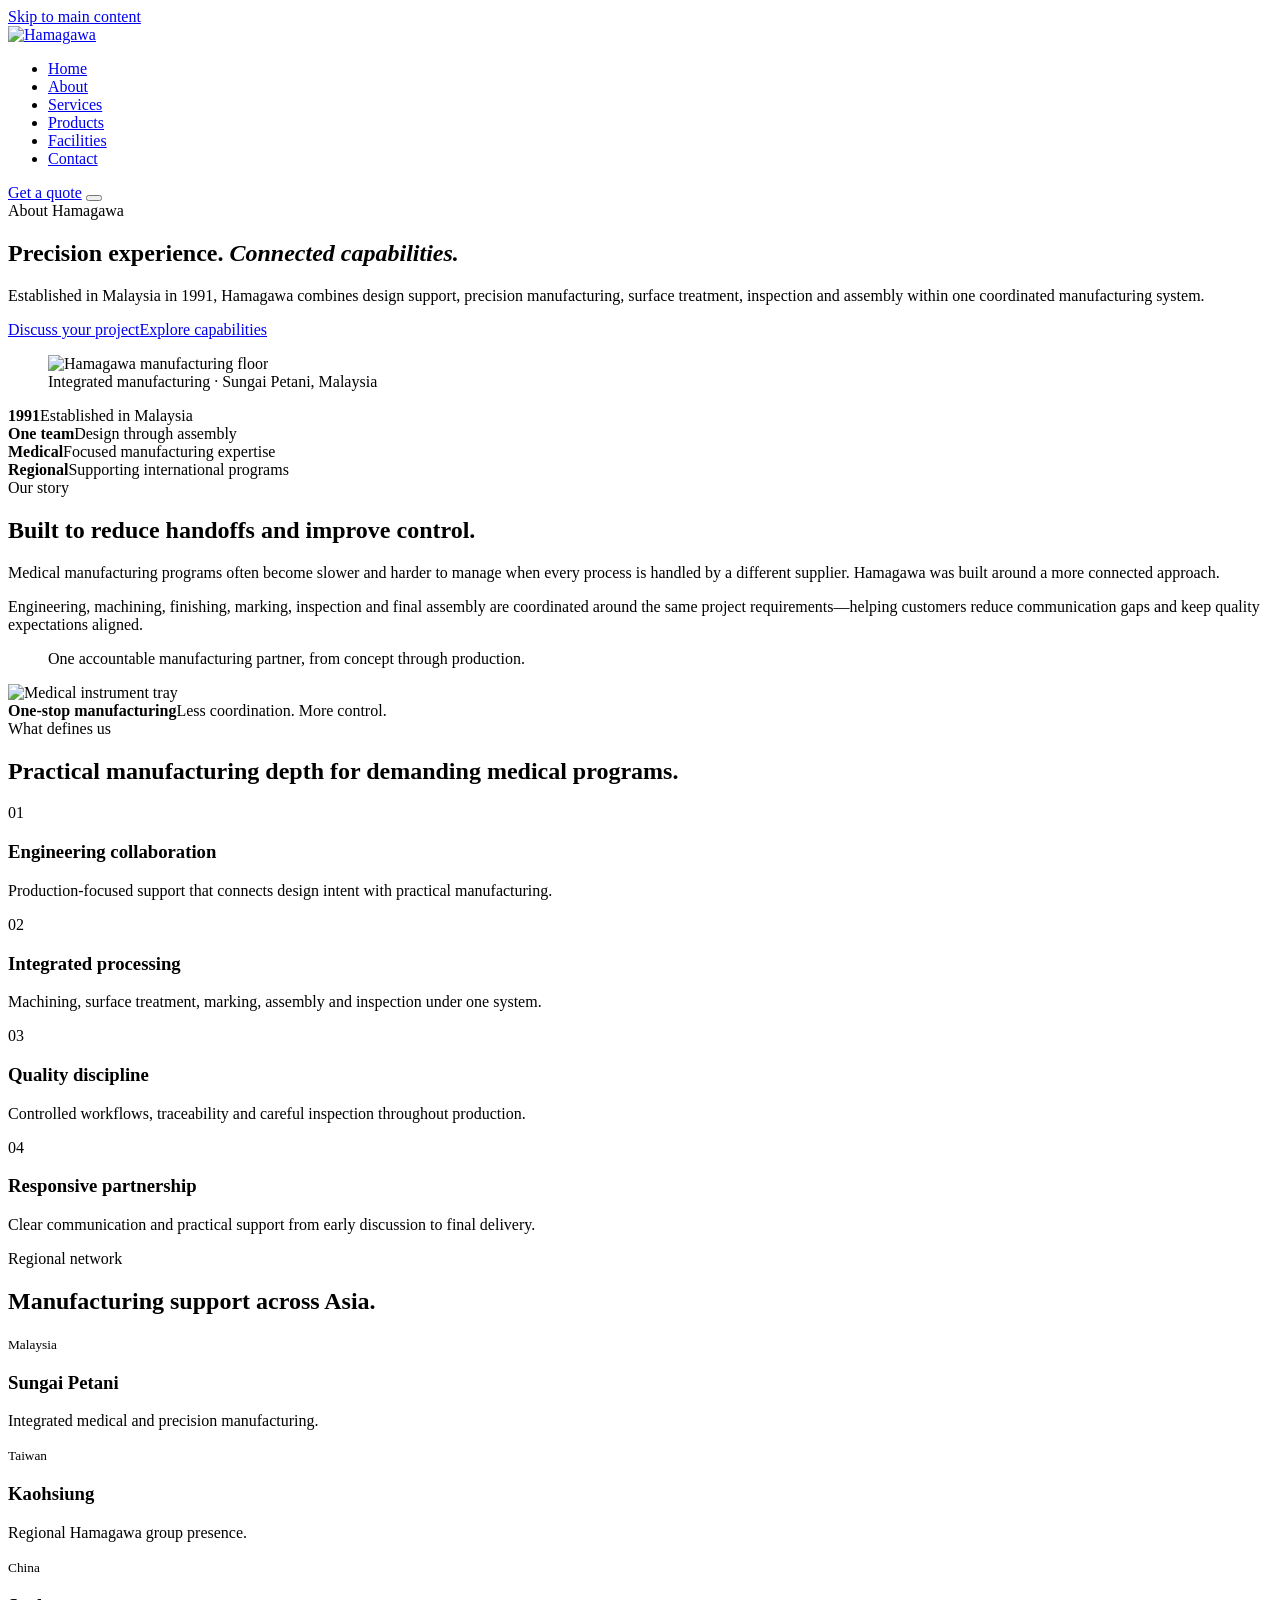
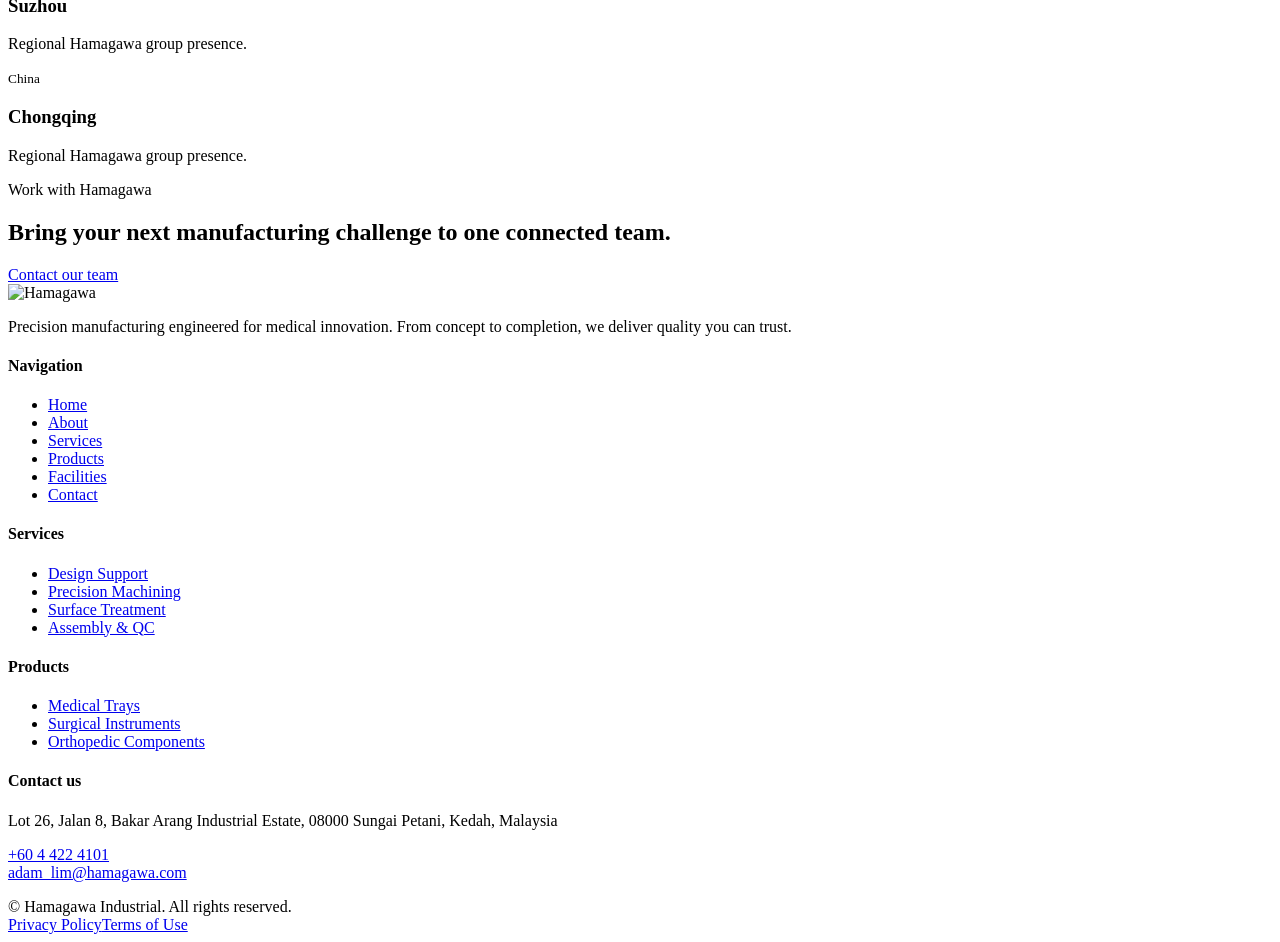
==== about.html @ 93446726 "Add files via upload" ====
<!doctype html><html lang="en"><head><meta charset="utf-8"><meta name="viewport" content="width=device-width, initial-scale=1"><meta name="theme-color" content="#0a0705"><meta name="description" content="Learn about Hamagawa and its integrated medical manufacturing capabilities."><title>About Hamagawa | Integrated Medical Manufacturing</title><link rel="icon" href="assets/favicon.svg" type="image/svg+xml"><link rel="preconnect" href="https://fonts.googleapis.com"><link rel="preconnect" href="https://fonts.gstatic.com" crossorigin><link href="https://fonts.googleapis.com/css2?family=Fraunces:ital,opsz,wght@0,9..144,500;1,9..144,500&display=swap" rel="stylesheet"><link rel="stylesheet" href="assets/css/styles.css"></head><body class="inner-gold-v6"><a class="skip-link" href="#main">Skip to main content</a>
<header class="site-header ig-header">
  <div class="container header-inner">
    <a class="brand" href="index.html" aria-label="Hamagawa home"><img src="assets/logo-original.svg" alt="Hamagawa"></a>
    <div class="nav-wrap">
      <nav class="main-nav" aria-label="Primary navigation"><ul><li><a href="index.html">Home</a></li><li><a href="about.html" aria-current="page">About</a></li><li><a href="services.html">Services</a></li><li><a href="products.html">Products</a></li><li><a href="facilities.html">Facilities</a></li><li><a href="contact.html">Contact</a></li></ul></nav>
      <a class="btn btn-primary header-cta" href="contact.html">Get a quote</a>
      <button class="menu-toggle" type="button" aria-expanded="false" aria-label="Open navigation menu"><span></span></button>
    </div>
  </div>
</header><main id="main">
<section class="ig-hero"><div class="container ig-hero-grid"><div class="ig-hero-copy reveal is-visible"><span class="ig-kicker">About Hamagawa</span><h1>Precision experience. <em>Connected capabilities.</em></h1><p>Established in Malaysia in 1991, Hamagawa combines design support, precision manufacturing, surface treatment, inspection and assembly within one coordinated manufacturing system.</p><div class="ig-actions"><a class="btn btn-primary btn-arrow" href="contact.html">Discuss your project</a><a class="btn btn-outline-gold" href="services.html">Explore capabilities</a></div></div><figure class="ig-hero-media reveal delay-1 is-visible"><img src="assets/images/cnc-milling.webp" alt="Hamagawa manufacturing floor"><figcaption>Integrated manufacturing · Sungai Petani, Malaysia</figcaption></figure></div></section>
<section class="ig-stat-band"><div class="container ig-stat-grid"><article><b>1991</b><span>Established in Malaysia</span></article><article><b>One team</b><span>Design through assembly</span></article><article><b>Medical</b><span>Focused manufacturing expertise</span></article><article><b>Regional</b><span>Supporting international programs</span></article></div></section>
<section class="ig-section"><div class="container ig-split"><div class="ig-copy reveal"><span class="ig-kicker">Our story</span><h2>Built to reduce handoffs and improve control.</h2><p>Medical manufacturing programs often become slower and harder to manage when every process is handled by a different supplier. Hamagawa was built around a more connected approach.</p><p>Engineering, machining, finishing, marking, inspection and final assembly are coordinated around the same project requirements—helping customers reduce communication gaps and keep quality expectations aligned.</p><blockquote>One accountable manufacturing partner, from concept through production.</blockquote></div><div class="ig-image-stack reveal delay-1"><img src="assets/images/medical-trays.webp" alt="Medical instrument tray"><div class="ig-image-note"><strong>One-stop manufacturing</strong><span>Less coordination. More control.</span></div></div></div></section>
<section class="ig-section ig-section-alt"><div class="container"><div class="ig-heading"><span class="ig-kicker">What defines us</span><h2>Practical manufacturing depth for demanding medical programs.</h2></div><div class="ig-card-grid four"><article class="ig-card"><span>01</span><h3>Engineering collaboration</h3><p>Production-focused support that connects design intent with practical manufacturing.</p></article><article class="ig-card"><span>02</span><h3>Integrated processing</h3><p>Machining, surface treatment, marking, assembly and inspection under one system.</p></article><article class="ig-card"><span>03</span><h3>Quality discipline</h3><p>Controlled workflows, traceability and careful inspection throughout production.</p></article><article class="ig-card"><span>04</span><h3>Responsive partnership</h3><p>Clear communication and practical support from early discussion to final delivery.</p></article></div></div></section>
<section class="ig-section"><div class="container"><div class="ig-heading"><span class="ig-kicker">Regional network</span><h2>Manufacturing support across Asia.</h2></div><div class="ig-location-grid"><article><small>Malaysia</small><h3>Sungai Petani</h3><p>Integrated medical and precision manufacturing.</p></article><article><small>Taiwan</small><h3>Kaohsiung</h3><p>Regional Hamagawa group presence.</p></article><article><small>China</small><h3>Suzhou</h3><p>Regional Hamagawa group presence.</p></article><article><small>China</small><h3>Chongqing</h3><p>Regional Hamagawa group presence.</p></article></div></div></section>
<section class="ig-cta"><div class="container ig-cta-inner"><div><span class="ig-kicker">Work with Hamagawa</span><h2>Bring your next manufacturing challenge to one connected team.</h2></div><a class="btn btn-light btn-arrow" href="contact.html">Contact our team</a></div></section></main><footer class="site-footer gold-footer ig-footer">
  <div class="container">
    <div class="footer-grid">
      <div class="footer-brand"><img src="assets/logo-original-light.svg" alt="Hamagawa"><p>Precision manufacturing engineered for medical innovation. From concept to completion, we deliver quality you can trust.</p></div>
      <div class="footer-col"><h4>Navigation</h4><ul class="footer-links"><li><a href="index.html">Home</a></li><li><a href="about.html">About</a></li><li><a href="services.html">Services</a></li><li><a href="products.html">Products</a></li><li><a href="facilities.html">Facilities</a></li><li><a href="contact.html">Contact</a></li></ul></div>
      <div class="footer-col"><h4>Services</h4><ul class="footer-links"><li><a href="services.html">Design Support</a></li><li><a href="services.html">Precision Machining</a></li><li><a href="services.html">Surface Treatment</a></li><li><a href="services.html">Assembly &amp; QC</a></li></ul></div>
      <div class="footer-col"><h4>Products</h4><ul class="footer-links"><li><a href="products.html">Medical Trays</a></li><li><a href="products.html">Surgical Instruments</a></li><li><a href="products.html">Orthopedic Components</a></li></ul></div>
      <div class="footer-col"><h4>Contact us</h4><div class="footer-contact"><p>Lot 26, Jalan 8, Bakar Arang Industrial Estate, 08000 Sungai Petani, Kedah, Malaysia</p><p><a href="tel:+6044224101">+60 4 422 4101</a><br><a href="mailto:adam_lim@hamagawa.com">adam_lim@hamagawa.com</a></p></div></div>
    </div>
    <div class="footer-bottom"><span>© <span data-year></span> Hamagawa Industrial. All rights reserved.</span><div class="footer-bottom-links"><a href="contact.html">Privacy Policy</a><a href="contact.html">Terms of Use</a></div></div>
  </div>
</footer><script src="assets/js/main.js"></script></body></html>
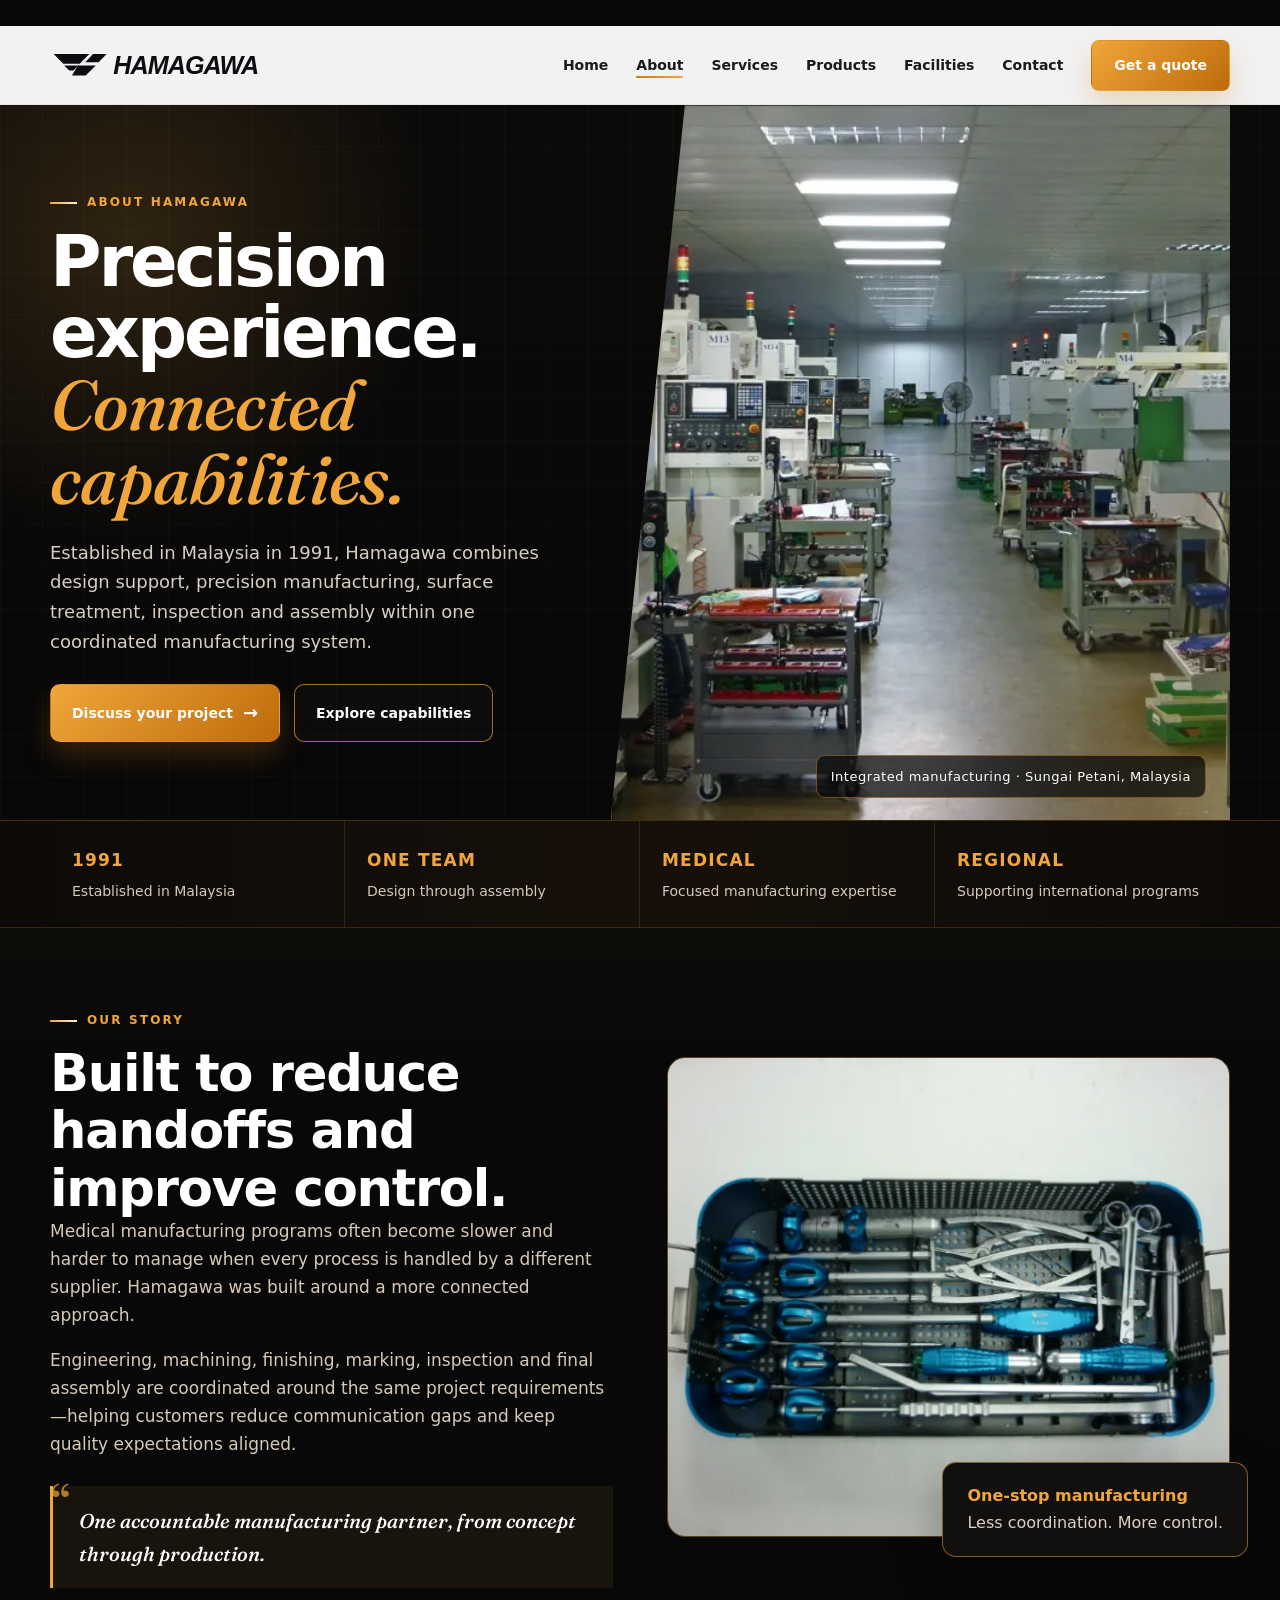
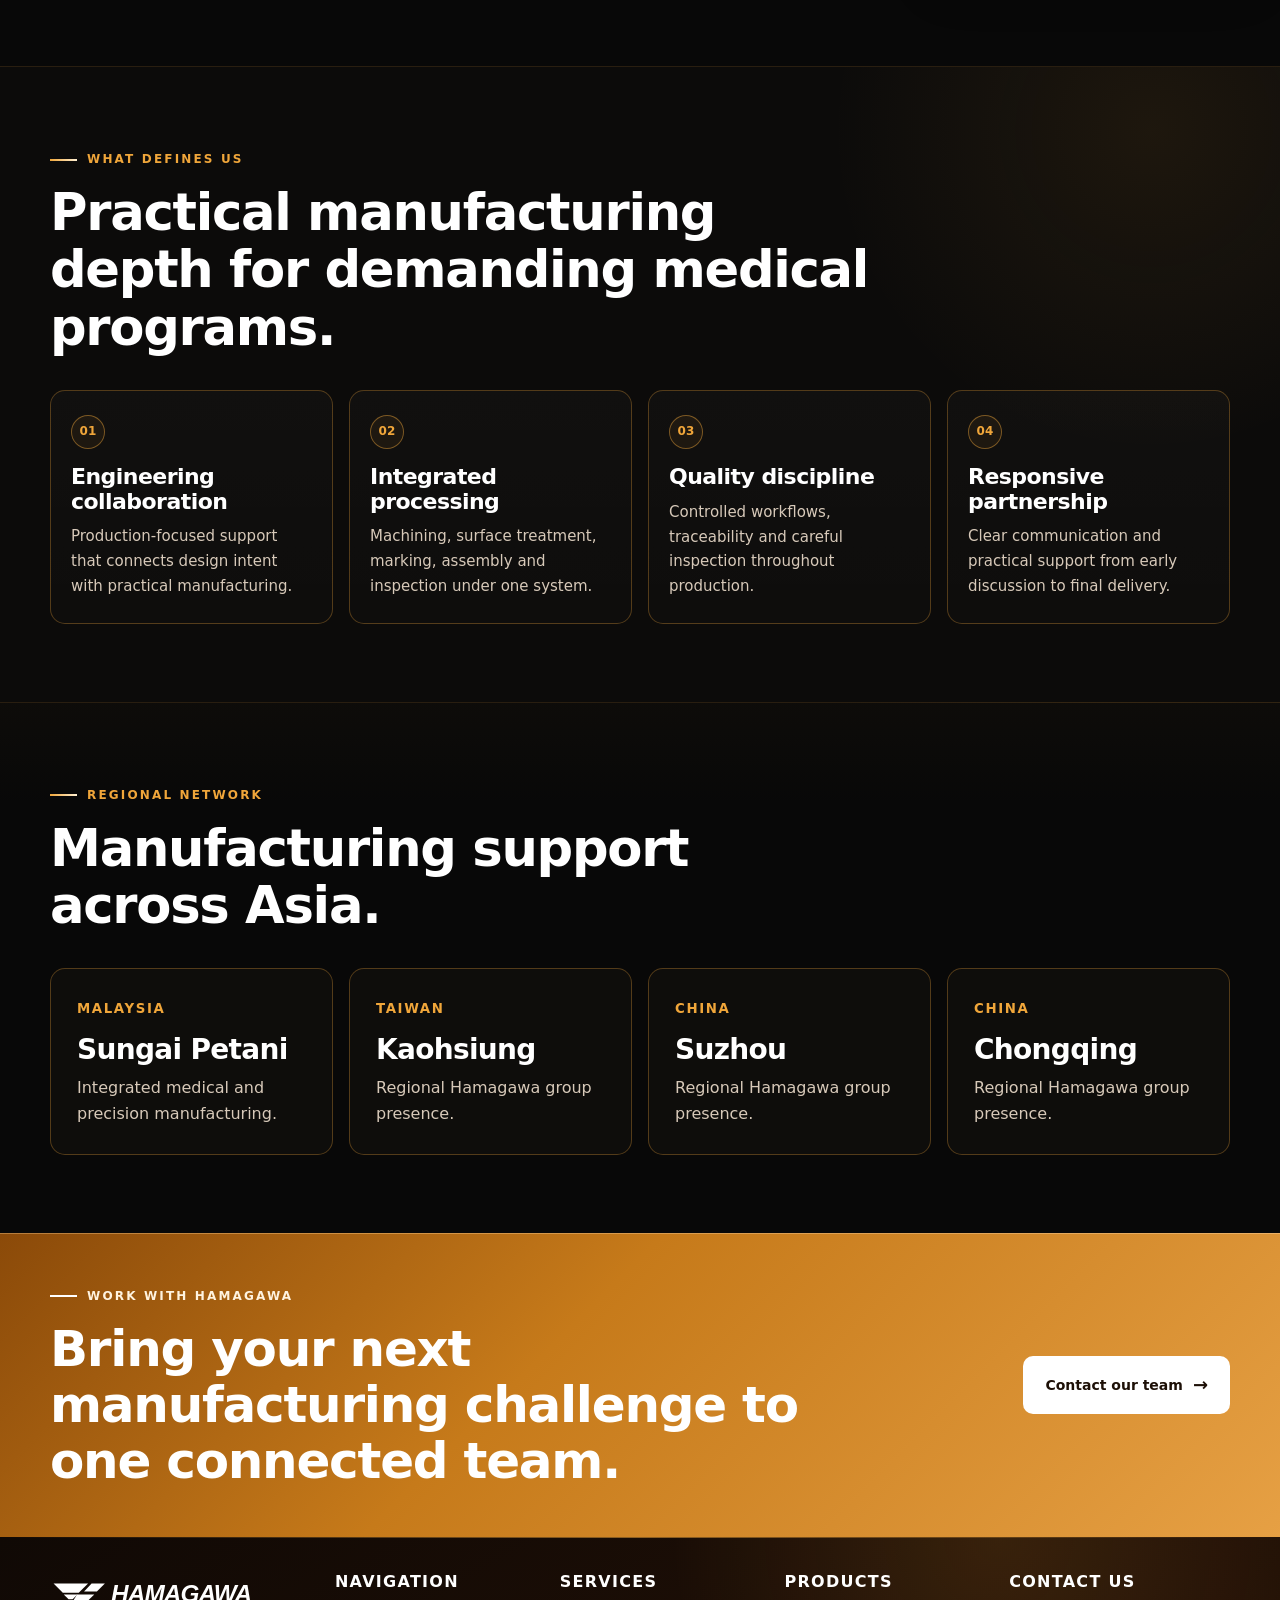
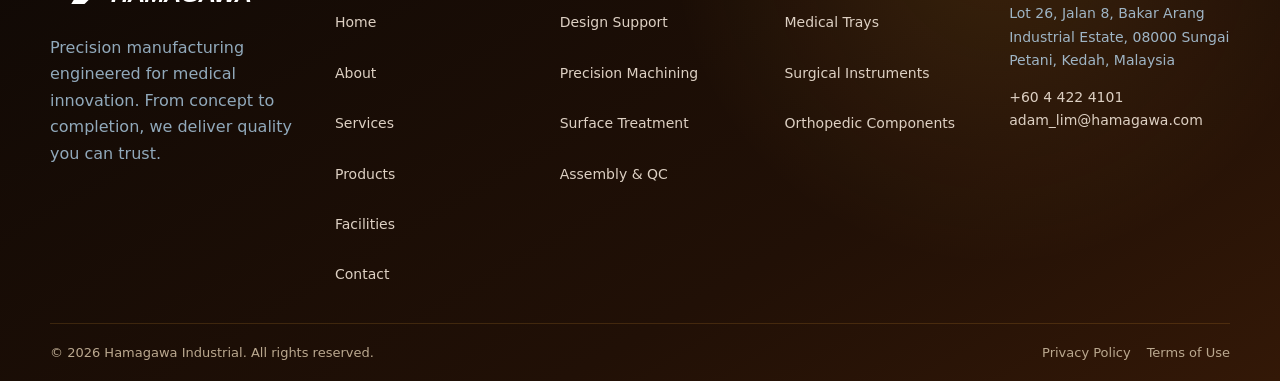
==== commit 6ce61446: "Update about.html" ====
--- a/about.html
+++ b/about.html
@@ -1,7 +1,7 @@
-<!doctype html><html lang="en"><head><meta charset="utf-8"><meta name="viewport" content="width=device-width, initial-scale=1"><meta name="theme-color" content="#0a0705"><meta name="description" content="Learn about Hamagawa and its integrated medical manufacturing capabilities."><title>About Hamagawa | Integrated Medical Manufacturing</title><link rel="icon" href="assets/favicon.svg" type="image/svg+xml"><link rel="preconnect" href="https://fonts.googleapis.com"><link rel="preconnect" href="https://fonts.gstatic.com" crossorigin><link href="https://fonts.googleapis.com/css2?family=Fraunces:ital,opsz,wght@0,9..144,500;1,9..144,500&display=swap" rel="stylesheet"><link rel="stylesheet" href="assets/css/styles.css"></head><body class="inner-gold-v6"><a class="skip-link" href="#main">Skip to main content</a>
+<!doctype html><html lang="en"><head><meta charset="utf-8"><meta name="viewport" content="width=device-width, initial-scale=1"><meta name="theme-color" content="#0a0705"><meta name="description" content="Learn about Hamagawa and its integrated medical manufacturing capabilities."><title>About Hamagawa | Integrated Medical Manufacturing</title><link rel="icon" href="favicon.svg" type="image/svg+xml"><link rel="preconnect" href="https://fonts.googleapis.com"><link rel="preconnect" href="https://fonts.gstatic.com" crossorigin><link href="https://fonts.googleapis.com/css2?family=Fraunces:ital,opsz,wght@0,9..144,500;1,9..144,500&display=swap" rel="stylesheet"><link rel="stylesheet" href="styles.css"></head><body class="inner-gold-v6"><a class="skip-link" href="#main">Skip to main content</a>
 <header class="site-header ig-header">
   <div class="container header-inner">
-    <a class="brand" href="index.html" aria-label="Hamagawa home"><img src="assets/logo-original.svg" alt="Hamagawa"></a>
+    <a class="brand" href="index.html" aria-label="Hamagawa home"><img src="logo-original.svg" alt="Hamagawa"></a>
     <div class="nav-wrap">
       <nav class="main-nav" aria-label="Primary navigation"><ul><li><a href="index.html">Home</a></li><li><a href="about.html" aria-current="page">About</a></li><li><a href="services.html">Services</a></li><li><a href="products.html">Products</a></li><li><a href="facilities.html">Facilities</a></li><li><a href="contact.html">Contact</a></li></ul></nav>
       <a class="btn btn-primary header-cta" href="contact.html">Get a quote</a>
@@ -9,15 +9,15 @@
     </div>
   </div>
 </header><main id="main">
-<section class="ig-hero"><div class="container ig-hero-grid"><div class="ig-hero-copy reveal is-visible"><span class="ig-kicker">About Hamagawa</span><h1>Precision experience. <em>Connected capabilities.</em></h1><p>Established in Malaysia in 1991, Hamagawa combines design support, precision manufacturing, surface treatment, inspection and assembly within one coordinated manufacturing system.</p><div class="ig-actions"><a class="btn btn-primary btn-arrow" href="contact.html">Discuss your project</a><a class="btn btn-outline-gold" href="services.html">Explore capabilities</a></div></div><figure class="ig-hero-media reveal delay-1 is-visible"><img src="assets/images/cnc-milling.webp" alt="Hamagawa manufacturing floor"><figcaption>Integrated manufacturing · Sungai Petani, Malaysia</figcaption></figure></div></section>
+<section class="ig-hero"><div class="container ig-hero-grid"><div class="ig-hero-copy reveal is-visible"><span class="ig-kicker">About Hamagawa</span><h1>Precision experience. <em>Connected capabilities.</em></h1><p>Established in Malaysia in 1991, Hamagawa combines design support, precision manufacturing, surface treatment, inspection and assembly within one coordinated manufacturing system.</p><div class="ig-actions"><a class="btn btn-primary btn-arrow" href="contact.html">Discuss your project</a><a class="btn btn-outline-gold" href="services.html">Explore capabilities</a></div></div><figure class="ig-hero-media reveal delay-1 is-visible"><img src="cnc-milling.webp" alt="Hamagawa manufacturing floor"><figcaption>Integrated manufacturing · Sungai Petani, Malaysia</figcaption></figure></div></section>
 <section class="ig-stat-band"><div class="container ig-stat-grid"><article><b>1991</b><span>Established in Malaysia</span></article><article><b>One team</b><span>Design through assembly</span></article><article><b>Medical</b><span>Focused manufacturing expertise</span></article><article><b>Regional</b><span>Supporting international programs</span></article></div></section>
-<section class="ig-section"><div class="container ig-split"><div class="ig-copy reveal"><span class="ig-kicker">Our story</span><h2>Built to reduce handoffs and improve control.</h2><p>Medical manufacturing programs often become slower and harder to manage when every process is handled by a different supplier. Hamagawa was built around a more connected approach.</p><p>Engineering, machining, finishing, marking, inspection and final assembly are coordinated around the same project requirements—helping customers reduce communication gaps and keep quality expectations aligned.</p><blockquote>One accountable manufacturing partner, from concept through production.</blockquote></div><div class="ig-image-stack reveal delay-1"><img src="assets/images/medical-trays.webp" alt="Medical instrument tray"><div class="ig-image-note"><strong>One-stop manufacturing</strong><span>Less coordination. More control.</span></div></div></div></section>
+<section class="ig-section"><div class="container ig-split"><div class="ig-copy reveal"><span class="ig-kicker">Our story</span><h2>Built to reduce handoffs and improve control.</h2><p>Medical manufacturing programs often become slower and harder to manage when every process is handled by a different supplier. Hamagawa was built around a more connected approach.</p><p>Engineering, machining, finishing, marking, inspection and final assembly are coordinated around the same project requirements—helping customers reduce communication gaps and keep quality expectations aligned.</p><blockquote>One accountable manufacturing partner, from concept through production.</blockquote></div><div class="ig-image-stack reveal delay-1"><img src="medical-trays.webp" alt="Medical instrument tray"><div class="ig-image-note"><strong>One-stop manufacturing</strong><span>Less coordination. More control.</span></div></div></div></section>
 <section class="ig-section ig-section-alt"><div class="container"><div class="ig-heading"><span class="ig-kicker">What defines us</span><h2>Practical manufacturing depth for demanding medical programs.</h2></div><div class="ig-card-grid four"><article class="ig-card"><span>01</span><h3>Engineering collaboration</h3><p>Production-focused support that connects design intent with practical manufacturing.</p></article><article class="ig-card"><span>02</span><h3>Integrated processing</h3><p>Machining, surface treatment, marking, assembly and inspection under one system.</p></article><article class="ig-card"><span>03</span><h3>Quality discipline</h3><p>Controlled workflows, traceability and careful inspection throughout production.</p></article><article class="ig-card"><span>04</span><h3>Responsive partnership</h3><p>Clear communication and practical support from early discussion to final delivery.</p></article></div></div></section>
 <section class="ig-section"><div class="container"><div class="ig-heading"><span class="ig-kicker">Regional network</span><h2>Manufacturing support across Asia.</h2></div><div class="ig-location-grid"><article><small>Malaysia</small><h3>Sungai Petani</h3><p>Integrated medical and precision manufacturing.</p></article><article><small>Taiwan</small><h3>Kaohsiung</h3><p>Regional Hamagawa group presence.</p></article><article><small>China</small><h3>Suzhou</h3><p>Regional Hamagawa group presence.</p></article><article><small>China</small><h3>Chongqing</h3><p>Regional Hamagawa group presence.</p></article></div></div></section>
 <section class="ig-cta"><div class="container ig-cta-inner"><div><span class="ig-kicker">Work with Hamagawa</span><h2>Bring your next manufacturing challenge to one connected team.</h2></div><a class="btn btn-light btn-arrow" href="contact.html">Contact our team</a></div></section></main><footer class="site-footer gold-footer ig-footer">
   <div class="container">
     <div class="footer-grid">
-      <div class="footer-brand"><img src="assets/logo-original-light.svg" alt="Hamagawa"><p>Precision manufacturing engineered for medical innovation. From concept to completion, we deliver quality you can trust.</p></div>
+      <div class="footer-brand"><img src="logo-original-light.svg" alt="Hamagawa"><p>Precision manufacturing engineered for medical innovation. From concept to completion, we deliver quality you can trust.</p></div>
       <div class="footer-col"><h4>Navigation</h4><ul class="footer-links"><li><a href="index.html">Home</a></li><li><a href="about.html">About</a></li><li><a href="services.html">Services</a></li><li><a href="products.html">Products</a></li><li><a href="facilities.html">Facilities</a></li><li><a href="contact.html">Contact</a></li></ul></div>
       <div class="footer-col"><h4>Services</h4><ul class="footer-links"><li><a href="services.html">Design Support</a></li><li><a href="services.html">Precision Machining</a></li><li><a href="services.html">Surface Treatment</a></li><li><a href="services.html">Assembly &amp; QC</a></li></ul></div>
       <div class="footer-col"><h4>Products</h4><ul class="footer-links"><li><a href="products.html">Medical Trays</a></li><li><a href="products.html">Surgical Instruments</a></li><li><a href="products.html">Orthopedic Components</a></li></ul></div>
@@ -25,4 +25,4 @@
     </div>
     <div class="footer-bottom"><span>© <span data-year></span> Hamagawa Industrial. All rights reserved.</span><div class="footer-bottom-links"><a href="contact.html">Privacy Policy</a><a href="contact.html">Terms of Use</a></div></div>
   </div>
-</footer><script src="assets/js/main.js"></script></body></html>+</footer><script src="main.js"></script></body></html>
--- a/styles.css
+++ b/styles.css
@@ -0,0 +1,1502 @@
+:root {
+  --navy-950: #04111f;
+  --navy-900: #071b31;
+  --navy-800: #0d2946;
+  --navy-700: #163d61;
+  --blue-600: #1d73e8;
+  --blue-500: #3388f0;
+  --cyan-400: #45d7e8;
+  --cyan-300: #75e3ed;
+  --ink: #102338;
+  --muted: #5d7285;
+  --line: #dce6ee;
+  --surface: #ffffff;
+  --soft: #f3f7fa;
+  --soft-blue: #eaf3ff;
+  --success: #0d9c73;
+  --warning: #f4b740;
+  --shadow-sm: 0 10px 30px rgba(7, 27, 49, 0.08);
+  --shadow-md: 0 18px 55px rgba(7, 27, 49, 0.14);
+  --shadow-lg: 0 26px 80px rgba(7, 27, 49, 0.22);
+  --radius-sm: 12px;
+  --radius-md: 20px;
+  --radius-lg: 30px;
+  --container: 1180px;
+  --header-h: 82px;
+}
+
+* { box-sizing: border-box; }
+html { scroll-behavior: smooth; }
+body {
+  margin: 0;
+  color: var(--ink);
+  background: var(--surface);
+  font-family: Inter, ui-sans-serif, system-ui, -apple-system, BlinkMacSystemFont, "Segoe UI", sans-serif;
+  line-height: 1.65;
+  -webkit-font-smoothing: antialiased;
+}
+body.menu-open { overflow: hidden; }
+img { display: block; max-width: 100%; }
+a { color: inherit; text-decoration: none; }
+button, input, textarea, select { font: inherit; }
+button { cursor: pointer; }
+::selection { color: white; background: var(--blue-600); }
+
+.container {
+  width: min(calc(100% - 40px), var(--container));
+  margin-inline: auto;
+}
+.section { padding: 108px 0; }
+.section-sm { padding: 72px 0; }
+.section-soft { background: var(--soft); }
+.section-dark {
+  color: #fff;
+  background:
+    radial-gradient(circle at 85% 10%, rgba(69, 215, 232, .15), transparent 32%),
+    linear-gradient(145deg, var(--navy-950), var(--navy-800));
+}
+.section-head {
+  display: flex;
+  align-items: end;
+  justify-content: space-between;
+  gap: 32px;
+  margin-bottom: 44px;
+}
+.section-head > div { max-width: 720px; }
+.section-head p { max-width: 540px; margin: 0; color: var(--muted); }
+.section-dark .section-head p { color: #b8cad8; }
+.eyebrow {
+  display: inline-flex;
+  align-items: center;
+  gap: 10px;
+  margin-bottom: 14px;
+  color: var(--blue-600);
+  font-size: 12px;
+  font-weight: 800;
+  letter-spacing: .16em;
+  text-transform: uppercase;
+}
+.eyebrow::before {
+  width: 28px;
+  height: 2px;
+  content: "";
+  border-radius: 10px;
+  background: linear-gradient(90deg, var(--blue-600), var(--cyan-400));
+}
+.section-dark .eyebrow { color: var(--cyan-300); }
+h1, h2, h3, h4 { margin: 0; line-height: 1.12; letter-spacing: -.025em; }
+h1 { font-size: clamp(42px, 6vw, 76px); }
+h2 { font-size: clamp(32px, 4vw, 52px); }
+h3 { font-size: clamp(20px, 2.2vw, 28px); }
+p { margin: 0 0 1em; }
+.lead { font-size: clamp(18px, 2vw, 22px); line-height: 1.65; }
+.text-muted { color: var(--muted); }
+.text-center { text-align: center; }
+
+.skip-link {
+  position: fixed;
+  top: -60px;
+  left: 16px;
+  z-index: 9999;
+  padding: 10px 16px;
+  color: #fff;
+  border-radius: 10px;
+  background: var(--navy-900);
+}
+.skip-link:focus { top: 16px; }
+
+.topbar {
+  position: relative;
+  z-index: 1002;
+  padding: 8px 0;
+  color: #d8e7f2;
+  background: var(--navy-950);
+  font-size: 12px;
+  letter-spacing: .04em;
+}
+.topbar-inner {
+  display: flex;
+  align-items: center;
+  justify-content: space-between;
+  gap: 20px;
+}
+.topbar-list { display: flex; flex-wrap: wrap; gap: 24px; }
+.topbar-list span { display: inline-flex; align-items: center; gap: 8px; }
+.topbar-list span::before {
+  width: 6px;
+  height: 6px;
+  content: "";
+  border-radius: 50%;
+  background: var(--cyan-400);
+}
+.topbar-link { color: var(--cyan-300); font-weight: 700; }
+
+.site-header {
+  position: sticky;
+  top: 0;
+  z-index: 1000;
+  border-bottom: 1px solid rgba(220, 230, 238, .8);
+  background: rgba(255, 255, 255, .92);
+  backdrop-filter: blur(18px);
+  transition: box-shadow .25s ease, background .25s ease;
+}
+.site-header.is-scrolled { box-shadow: 0 12px 35px rgba(7, 27, 49, .08); }
+.header-inner {
+  display: flex;
+  min-height: var(--header-h);
+  align-items: center;
+  justify-content: space-between;
+  gap: 26px;
+}
+.brand img { width: 255px; height: auto; }
+.nav-wrap { display: flex; align-items: center; gap: 28px; }
+.main-nav ul {
+  display: flex;
+  align-items: center;
+  gap: 28px;
+  margin: 0;
+  padding: 0;
+  list-style: none;
+}
+.main-nav a {
+  position: relative;
+  padding: 29px 0 27px;
+  color: #31485d;
+  font-size: 14px;
+  font-weight: 700;
+}
+.main-nav a::after {
+  position: absolute;
+  right: 0;
+  bottom: 20px;
+  left: 0;
+  height: 2px;
+  content: "";
+  border-radius: 10px;
+  background: linear-gradient(90deg, var(--blue-600), var(--cyan-400));
+  transform: scaleX(0);
+  transition: transform .22s ease;
+}
+.main-nav a:hover::after,
+.main-nav a[aria-current="page"]::after { transform: scaleX(1); }
+.main-nav a[aria-current="page"] { color: var(--navy-900); }
+.menu-toggle {
+  display: none;
+  width: 46px;
+  height: 46px;
+  align-items: center;
+  justify-content: center;
+  border: 1px solid var(--line);
+  border-radius: 14px;
+  background: #fff;
+}
+.menu-toggle span,
+.menu-toggle span::before,
+.menu-toggle span::after {
+  display: block;
+  width: 20px;
+  height: 2px;
+  border-radius: 10px;
+  background: var(--navy-900);
+  transition: .25s ease;
+}
+.menu-toggle span { position: relative; }
+.menu-toggle span::before,
+.menu-toggle span::after { position: absolute; left: 0; content: ""; }
+.menu-toggle span::before { top: -6px; }
+.menu-toggle span::after { top: 6px; }
+.menu-toggle[aria-expanded="true"] span { background: transparent; }
+.menu-toggle[aria-expanded="true"] span::before { top: 0; transform: rotate(45deg); }
+.menu-toggle[aria-expanded="true"] span::after { top: 0; transform: rotate(-45deg); }
+
+.btn {
+  display: inline-flex;
+  min-height: 50px;
+  align-items: center;
+  justify-content: center;
+  gap: 10px;
+  padding: 13px 21px;
+  border: 1px solid transparent;
+  border-radius: 999px;
+  font-size: 14px;
+  font-weight: 800;
+  transition: transform .2s ease, box-shadow .2s ease, background .2s ease, border .2s ease;
+}
+.btn:hover { transform: translateY(-2px); }
+.btn-primary {
+  color: #fff;
+  background: linear-gradient(135deg, var(--blue-600), #1764cc);
+  box-shadow: 0 12px 26px rgba(29, 115, 232, .25);
+}
+.btn-primary:hover { box-shadow: 0 16px 34px rgba(29, 115, 232, .33); }
+.btn-secondary {
+  color: var(--navy-900);
+  border-color: var(--line);
+  background: #fff;
+}
+.btn-secondary:hover { border-color: #b6c9d8; box-shadow: var(--shadow-sm); }
+.btn-light { color: var(--navy-900); background: #fff; }
+.btn-ghost { color: #fff; border-color: rgba(255,255,255,.25); background: rgba(255,255,255,.05); }
+.btn-arrow::after { content: "→"; font-size: 18px; }
+
+.hero {
+  position: relative;
+  min-height: calc(100vh - 114px);
+  overflow: hidden;
+  background:
+    radial-gradient(circle at 10% 10%, rgba(69, 215, 232, .12), transparent 28%),
+    linear-gradient(180deg, #f7fbfd 0%, #fff 100%);
+}
+.hero::before {
+  position: absolute;
+  top: 12%;
+  left: -90px;
+  width: 260px;
+  height: 260px;
+  content: "";
+  border: 1px solid rgba(29, 115, 232, .12);
+  border-radius: 50%;
+  box-shadow: 0 0 0 40px rgba(29, 115, 232, .03), 0 0 0 80px rgba(29, 115, 232, .02);
+}
+.hero-grid {
+  display: grid;
+  min-height: calc(100vh - 114px);
+  align-items: center;
+  grid-template-columns: 1.03fr .97fr;
+  gap: 68px;
+  padding: 76px 0 90px;
+}
+.hero-copy { position: relative; z-index: 2; }
+.hero-copy h1 { max-width: 780px; color: var(--navy-900); }
+.hero-copy h1 span {
+  color: transparent;
+  background: linear-gradient(95deg, var(--blue-600), #1e93d3 55%, var(--cyan-400));
+  -webkit-background-clip: text;
+  background-clip: text;
+}
+.hero-copy .lead { max-width: 660px; margin: 26px 0 32px; color: #536b7f; }
+.hero-actions { display: flex; flex-wrap: wrap; gap: 14px; }
+.hero-proof {
+  display: flex;
+  flex-wrap: wrap;
+  gap: 28px;
+  margin-top: 40px;
+  padding-top: 28px;
+  border-top: 1px solid var(--line);
+}
+.proof-item strong { display: block; color: var(--navy-900); font-size: 18px; }
+.proof-item span { color: var(--muted); font-size: 13px; }
+.hero-visual { position: relative; min-height: 610px; }
+.hero-image-main {
+  position: absolute;
+  inset: 20px 0 50px 55px;
+  overflow: hidden;
+  border-radius: 42px 42px 120px 42px;
+  box-shadow: var(--shadow-lg);
+}
+.hero-image-main::after {
+  position: absolute;
+  inset: 0;
+  content: "";
+  background: linear-gradient(180deg, transparent 50%, rgba(4, 17, 31, .52));
+}
+.hero-image-main img { width: 100%; height: 100%; object-fit: cover; }
+.hero-float-card {
+  position: absolute;
+  z-index: 3;
+  right: -10px;
+  bottom: 6px;
+  width: 255px;
+  padding: 22px;
+  color: #fff;
+  border: 1px solid rgba(255,255,255,.16);
+  border-radius: 24px;
+  background: rgba(7,27,49,.92);
+  box-shadow: var(--shadow-md);
+  backdrop-filter: blur(12px);
+}
+.hero-float-card small { color: var(--cyan-300); font-weight: 800; letter-spacing: .08em; text-transform: uppercase; }
+.hero-float-card strong { display: block; margin: 6px 0; font-size: 21px; line-height: 1.25; }
+.hero-float-card p { margin: 0; color: #bdd0df; font-size: 13px; }
+.hero-mini-image {
+  position: absolute;
+  z-index: 3;
+  left: 0;
+  bottom: 32px;
+  width: 190px;
+  height: 145px;
+  overflow: hidden;
+  border: 8px solid #fff;
+  border-radius: 24px;
+  box-shadow: var(--shadow-md);
+}
+.hero-mini-image img { width: 100%; height: 100%; object-fit: cover; }
+.hero-dot-grid {
+  position: absolute;
+  top: 0;
+  right: -28px;
+  width: 138px;
+  height: 138px;
+  opacity: .35;
+  background-image: radial-gradient(var(--blue-600) 1.5px, transparent 1.5px);
+  background-size: 14px 14px;
+}
+
+.trust-strip {
+  position: relative;
+  z-index: 5;
+  margin-top: -42px;
+}
+.trust-grid {
+  display: grid;
+  overflow: hidden;
+  border: 1px solid var(--line);
+  border-radius: var(--radius-md);
+  background: #fff;
+  box-shadow: var(--shadow-md);
+  grid-template-columns: repeat(4, 1fr);
+}
+.trust-item { padding: 28px 30px; }
+.trust-item + .trust-item { border-left: 1px solid var(--line); }
+.trust-item strong { display: block; color: var(--navy-900); font-size: 22px; }
+.trust-item span { color: var(--muted); font-size: 13px; }
+
+.card-grid { display: grid; grid-template-columns: repeat(3, 1fr); gap: 24px; }
+.card {
+  overflow: hidden;
+  border: 1px solid var(--line);
+  border-radius: var(--radius-md);
+  background: #fff;
+  box-shadow: 0 8px 26px rgba(7, 27, 49, .05);
+  transition: transform .28s ease, box-shadow .28s ease, border-color .28s ease;
+}
+.card:hover { transform: translateY(-7px); border-color: #c6d8e6; box-shadow: var(--shadow-md); }
+.card-media { position: relative; height: 230px; overflow: hidden; background: #dfeaf0; }
+.card-media img { width: 100%; height: 100%; object-fit: cover; transition: transform .6s ease; }
+.card:hover .card-media img { transform: scale(1.05); }
+.card-index {
+  position: absolute;
+  top: 16px;
+  left: 16px;
+  display: grid;
+  width: 40px;
+  height: 40px;
+  place-items: center;
+  color: #fff;
+  border: 1px solid rgba(255,255,255,.25);
+  border-radius: 12px;
+  background: rgba(7,27,49,.82);
+  font-size: 12px;
+  font-weight: 800;
+  backdrop-filter: blur(8px);
+}
+.card-body { padding: 26px; }
+.card-body h3 { margin-bottom: 12px; font-size: 23px; }
+.card-body p { color: var(--muted); }
+.text-link {
+  display: inline-flex;
+  align-items: center;
+  gap: 9px;
+  color: var(--blue-600);
+  font-size: 14px;
+  font-weight: 800;
+}
+.text-link::after { content: "→"; transition: transform .2s ease; }
+.text-link:hover::after { transform: translateX(4px); }
+.service-grid { grid-template-columns: repeat(4, 1fr); }
+.service-grid .card-media { height: 190px; }
+.service-grid .card-body { padding: 22px; }
+.service-grid .card-body h3 { font-size: 20px; }
+
+.split {
+  display: grid;
+  align-items: center;
+  grid-template-columns: 1fr 1fr;
+  gap: 78px;
+}
+.split-media { position: relative; }
+.split-media img { width: 100%; min-height: 520px; object-fit: cover; border-radius: var(--radius-lg); box-shadow: var(--shadow-md); }
+.split-accent {
+  position: absolute;
+  right: -28px;
+  bottom: -28px;
+  width: 190px;
+  padding: 24px;
+  color: #fff;
+  border-radius: 22px;
+  background: linear-gradient(145deg, var(--blue-600), var(--navy-800));
+  box-shadow: var(--shadow-md);
+}
+.split-accent strong { display: block; font-size: 35px; }
+.split-accent span { font-size: 13px; opacity: .82; }
+.feature-list { display: grid; gap: 18px; margin: 30px 0; }
+.feature-item { display: grid; grid-template-columns: 44px 1fr; gap: 14px; }
+.feature-icon {
+  display: grid;
+  width: 44px;
+  height: 44px;
+  place-items: center;
+  color: var(--blue-600);
+  border-radius: 14px;
+  background: var(--soft-blue);
+  font-weight: 900;
+}
+.feature-item strong { display: block; margin-bottom: 3px; }
+.feature-item p { margin: 0; color: var(--muted); font-size: 14px; }
+
+.process-grid { display: grid; grid-template-columns: repeat(5, 1fr); gap: 18px; }
+.process-step {
+  position: relative;
+  padding: 28px 22px;
+  border: 1px solid rgba(255,255,255,.12);
+  border-radius: 20px;
+  background: rgba(255,255,255,.05);
+}
+.process-step:not(:last-child)::after {
+  position: absolute;
+  top: 43px;
+  right: -15px;
+  z-index: 2;
+  width: 28px;
+  height: 2px;
+  content: "";
+  background: linear-gradient(90deg, var(--cyan-400), transparent);
+}
+.process-no { color: var(--cyan-300); font-size: 12px; font-weight: 900; letter-spacing: .14em; }
+.process-step h3 { margin: 18px 0 10px; font-size: 19px; }
+.process-step p { margin: 0; color: #b6cad8; font-size: 14px; }
+
+.product-grid { display: grid; grid-template-columns: 1.1fr .9fr; gap: 24px; }
+.product-card {
+  position: relative;
+  min-height: 520px;
+  overflow: hidden;
+  border-radius: var(--radius-lg);
+  background: var(--navy-900);
+  box-shadow: var(--shadow-md);
+}
+.product-card.small { min-height: 248px; }
+.product-card img { width: 100%; height: 100%; object-fit: cover; transition: transform .7s ease; }
+.product-card:hover img { transform: scale(1.045); }
+.product-card::after {
+  position: absolute;
+  inset: 0;
+  content: "";
+  background: linear-gradient(180deg, transparent 28%, rgba(4,17,31,.86) 100%);
+}
+.product-card-content { position: absolute; z-index: 2; right: 0; bottom: 0; left: 0; padding: 34px; color: #fff; }
+.product-card-content span { color: var(--cyan-300); font-size: 12px; font-weight: 800; letter-spacing: .12em; text-transform: uppercase; }
+.product-card-content h3 { margin: 8px 0 10px; }
+.product-card-content p { max-width: 560px; margin: 0; color: #c2d3df; }
+.product-stack { display: grid; gap: 24px; }
+
+.facility-mosaic {
+  display: grid;
+  min-height: 610px;
+  grid-template-columns: 1.15fr .85fr .85fr;
+  grid-template-rows: 1fr 1fr;
+  gap: 16px;
+}
+.facility-tile {
+  position: relative;
+  overflow: hidden;
+  border-radius: 22px;
+  background: #dce6ee;
+}
+.facility-tile:first-child { grid-row: 1 / 3; }
+.facility-tile img { width: 100%; height: 100%; object-fit: cover; transition: transform .55s ease; }
+.facility-tile:hover img { transform: scale(1.05); }
+.facility-tile::after {
+  position: absolute;
+  inset: 0;
+  content: "";
+  background: linear-gradient(180deg, transparent 45%, rgba(4,17,31,.72));
+}
+.facility-tile span { position: absolute; z-index: 2; bottom: 18px; left: 20px; color: #fff; font-weight: 800; }
+
+.quality-panel {
+  display: grid;
+  overflow: hidden;
+  color: #fff;
+  border-radius: var(--radius-lg);
+  background: linear-gradient(135deg, var(--navy-900), var(--navy-700));
+  box-shadow: var(--shadow-lg);
+  grid-template-columns: 1.15fr .85fr;
+}
+.quality-copy { padding: 58px; }
+.quality-copy p { max-width: 650px; color: #bed0dd; }
+.quality-points { display: grid; grid-template-columns: repeat(2, 1fr); gap: 14px; margin: 28px 0 32px; }
+.quality-point { padding: 15px 17px; border: 1px solid rgba(255,255,255,.13); border-radius: 14px; background: rgba(255,255,255,.05); }
+.quality-point strong { display: block; font-size: 15px; }
+.quality-point span { color: #a9c0d0; font-size: 12px; }
+.quality-visual { position: relative; min-height: 430px; }
+.quality-visual img { width: 100%; height: 100%; object-fit: cover; }
+.quality-visual::after { position: absolute; inset: 0; content: ""; background: linear-gradient(90deg, var(--navy-700), transparent 38%); }
+
+.cta-band {
+  position: relative;
+  overflow: hidden;
+  padding: 74px 0;
+  color: #fff;
+  background: linear-gradient(105deg, var(--blue-600), #145dc0 58%, var(--navy-800));
+}
+.cta-band::before {
+  position: absolute;
+  top: -150px;
+  right: 8%;
+  width: 410px;
+  height: 410px;
+  content: "";
+  border: 80px solid rgba(255,255,255,.06);
+  border-radius: 50%;
+}
+.cta-inner { position: relative; display: flex; align-items: center; justify-content: space-between; gap: 40px; }
+.cta-inner h2 { max-width: 700px; }
+.cta-inner p { max-width: 650px; margin: 16px 0 0; color: #dcecff; }
+.cta-actions { display: flex; flex-shrink: 0; gap: 12px; }
+
+.page-hero {
+  position: relative;
+  overflow: hidden;
+  padding: 112px 0 100px;
+  color: #fff;
+  background: var(--navy-900);
+}
+.page-hero::after {
+  position: absolute;
+  inset: 0;
+  content: "";
+  background: linear-gradient(90deg, rgba(4,17,31,.97) 0%, rgba(4,17,31,.78) 50%, rgba(4,17,31,.35) 100%);
+}
+.page-hero-bg { position: absolute; inset: 0; width: 100%; height: 100%; object-fit: cover; }
+.page-hero .container { position: relative; z-index: 2; }
+.page-hero-copy { max-width: 760px; }
+.page-hero p { max-width: 680px; margin-top: 22px; color: #c4d5e1; font-size: 19px; }
+.breadcrumb { display: flex; flex-wrap: wrap; gap: 9px; margin-bottom: 24px; color: #9fb8ca; font-size: 13px; font-weight: 700; }
+.breadcrumb a:hover { color: #fff; }
+.breadcrumb span::before { content: "/"; margin-right: 9px; opacity: .55; }
+
+.content-grid { display: grid; grid-template-columns: .78fr 1.22fr; gap: 70px; }
+.sticky-label { position: sticky; top: 135px; align-self: start; }
+.sticky-label h2 { margin-bottom: 18px; }
+.rich-copy p { color: var(--muted); font-size: 17px; }
+.rich-copy blockquote {
+  margin: 34px 0;
+  padding: 28px;
+  border-left: 4px solid var(--blue-600);
+  border-radius: 0 18px 18px 0;
+  background: var(--soft-blue);
+  color: var(--navy-800);
+  font-size: 21px;
+  font-weight: 700;
+}
+
+.stats-grid { display: grid; grid-template-columns: repeat(4, 1fr); gap: 18px; }
+.stat-card { padding: 30px; border: 1px solid var(--line); border-radius: 20px; background: #fff; }
+.stat-card strong { display: block; color: var(--blue-600); font-size: 38px; line-height: 1; }
+.stat-card span { display: block; margin-top: 10px; color: var(--muted); font-size: 14px; }
+
+.location-grid { display: grid; grid-template-columns: repeat(4, 1fr); gap: 18px; }
+.location-card { padding: 28px; border: 1px solid var(--line); border-radius: 20px; background: #fff; transition: .25s ease; }
+.location-card:hover { transform: translateY(-5px); box-shadow: var(--shadow-sm); }
+.location-card small { color: var(--blue-600); font-size: 11px; font-weight: 900; letter-spacing: .12em; text-transform: uppercase; }
+.location-card h3 { margin: 8px 0 10px; }
+.location-card p { margin: 0; color: var(--muted); font-size: 14px; }
+
+.detail-list { display: grid; gap: 12px; margin: 20px 0 0; padding: 0; list-style: none; }
+.detail-list li { position: relative; padding-left: 24px; color: var(--muted); }
+.detail-list li::before { position: absolute; top: .55em; left: 0; width: 9px; height: 9px; content: ""; border: 3px solid #fff; border-radius: 50%; background: var(--blue-600); box-shadow: 0 0 0 2px var(--blue-600); }
+
+.service-detail-grid { display: grid; grid-template-columns: repeat(2, 1fr); gap: 26px; }
+.service-detail {
+  display: grid;
+  overflow: hidden;
+  border: 1px solid var(--line);
+  border-radius: 24px;
+  background: #fff;
+  grid-template-columns: 220px 1fr;
+  transition: .28s ease;
+}
+.service-detail:hover { transform: translateY(-5px); box-shadow: var(--shadow-md); }
+.service-detail img { width: 100%; height: 100%; min-height: 260px; object-fit: cover; }
+.service-detail-content { padding: 28px; }
+.service-detail-content small { color: var(--blue-600); font-weight: 900; letter-spacing: .12em; }
+.service-detail-content h3 { margin: 8px 0 12px; }
+.service-detail-content p { color: var(--muted); font-size: 14px; }
+
+.product-detail {
+  display: grid;
+  overflow: hidden;
+  border: 1px solid var(--line);
+  border-radius: 28px;
+  background: #fff;
+  box-shadow: var(--shadow-sm);
+  grid-template-columns: 1fr 1fr;
+}
+.product-detail + .product-detail { margin-top: 34px; }
+.product-detail:nth-child(even) .product-detail-media { order: 2; }
+.product-detail-media { min-height: 430px; }
+.product-detail-media img { width: 100%; height: 100%; object-fit: cover; }
+.product-detail-copy { display: flex; flex-direction: column; justify-content: center; padding: 54px; }
+.product-detail-copy p { color: var(--muted); }
+.tag-row { display: flex; flex-wrap: wrap; gap: 9px; margin: 24px 0; }
+.tag { padding: 7px 11px; color: var(--navy-800); border-radius: 999px; background: var(--soft-blue); font-size: 12px; font-weight: 800; }
+
+.gallery-filter { display: flex; flex-wrap: wrap; justify-content: center; gap: 10px; margin-bottom: 34px; }
+.filter-btn { padding: 10px 16px; color: var(--muted); border: 1px solid var(--line); border-radius: 999px; background: #fff; font-size: 13px; font-weight: 800; }
+.filter-btn.active, .filter-btn:hover { color: #fff; border-color: var(--blue-600); background: var(--blue-600); }
+.gallery-grid { display: grid; grid-template-columns: repeat(3, 1fr); gap: 20px; }
+.gallery-item { position: relative; height: 310px; overflow: hidden; border: 0; border-radius: 22px; background: #dce6ee; padding: 0; text-align: left; }
+.gallery-item[hidden] { display: none; }
+.gallery-item img { width: 100%; height: 100%; object-fit: cover; transition: transform .5s ease; }
+.gallery-item:hover img { transform: scale(1.05); }
+.gallery-item::after { position: absolute; inset: 0; content: ""; background: linear-gradient(180deg, transparent 42%, rgba(4,17,31,.82)); }
+.gallery-caption { position: absolute; z-index: 2; right: 20px; bottom: 18px; left: 20px; color: #fff; }
+.gallery-caption small { color: var(--cyan-300); font-size: 11px; font-weight: 800; letter-spacing: .12em; text-transform: uppercase; }
+.gallery-caption strong { display: block; margin-top: 3px; font-size: 18px; }
+.lightbox {
+  position: fixed;
+  inset: 0;
+  z-index: 2000;
+  display: none;
+  align-items: center;
+  justify-content: center;
+  padding: 28px;
+  background: rgba(4,17,31,.93);
+  backdrop-filter: blur(10px);
+}
+.lightbox.open { display: flex; }
+.lightbox-content { position: relative; max-width: min(1050px, 92vw); max-height: 88vh; }
+.lightbox-content img { max-height: 82vh; border-radius: 18px; box-shadow: 0 30px 90px rgba(0,0,0,.35); }
+.lightbox-close { position: absolute; top: -18px; right: -18px; display: grid; width: 44px; height: 44px; place-items: center; color: #fff; border: 1px solid rgba(255,255,255,.25); border-radius: 50%; background: var(--navy-900); font-size: 22px; }
+.lightbox-caption { margin-top: 12px; color: #d8e7f2; text-align: center; }
+
+.contact-layout { display: grid; align-items: start; grid-template-columns: .85fr 1.15fr; gap: 54px; }
+.contact-panel { padding: 38px; color: #fff; border-radius: 28px; background: linear-gradient(145deg, var(--navy-900), var(--navy-700)); box-shadow: var(--shadow-md); }
+.contact-panel p { color: #bcd0de; }
+.contact-list { display: grid; gap: 18px; margin: 32px 0; }
+.contact-item { display: grid; grid-template-columns: 46px 1fr; gap: 14px; }
+.contact-item-icon { display: grid; width: 46px; height: 46px; place-items: center; color: var(--cyan-300); border: 1px solid rgba(255,255,255,.14); border-radius: 14px; background: rgba(255,255,255,.06); font-weight: 900; }
+.contact-item small { display: block; color: #91acbf; font-size: 11px; font-weight: 800; letter-spacing: .1em; text-transform: uppercase; }
+.contact-item a, .contact-item address { color: #fff; font-style: normal; font-weight: 700; }
+.contact-note { padding: 18px; border: 1px solid rgba(255,255,255,.12); border-radius: 16px; background: rgba(255,255,255,.05); color: #bcd0de; font-size: 13px; }
+.form-card { padding: 42px; border: 1px solid var(--line); border-radius: 28px; background: #fff; box-shadow: var(--shadow-sm); }
+.form-grid { display: grid; grid-template-columns: repeat(2, 1fr); gap: 18px; }
+.form-group { display: grid; gap: 8px; }
+.form-group.full { grid-column: 1 / -1; }
+.form-group label { color: var(--navy-800); font-size: 13px; font-weight: 800; }
+.form-group input,
+.form-group textarea,
+.form-group select {
+  width: 100%;
+  min-height: 52px;
+  padding: 13px 15px;
+  color: var(--ink);
+  border: 1px solid var(--line);
+  border-radius: 13px;
+  outline: none;
+  background: #fbfdfe;
+  transition: border-color .2s ease, box-shadow .2s ease;
+}
+.form-group textarea { min-height: 150px; resize: vertical; }
+.form-group input:focus,
+.form-group textarea:focus,
+.form-group select:focus { border-color: var(--blue-500); box-shadow: 0 0 0 4px rgba(29,115,232,.1); }
+.honeypot { position: absolute !important; left: -9999px !important; }
+.form-status { display: none; margin-bottom: 20px; padding: 14px 16px; border-radius: 13px; font-weight: 700; }
+.form-status.show { display: block; }
+.form-status.success { color: #087257; background: #e4f8f1; }
+.form-status.error { color: #a53d32; background: #fff0ee; }
+
+.site-footer { padding: 78px 0 24px; color: #d6e3ec; background: var(--navy-950); }
+.footer-grid { display: grid; grid-template-columns: 1.4fr .7fr .7fr 1fr; gap: 52px; }
+.footer-brand img { width: 265px; }
+.footer-brand p { max-width: 400px; margin-top: 20px; color: #91a9bb; }
+.footer-col h4 { margin-bottom: 18px; color: #fff; font-size: 14px; letter-spacing: .08em; text-transform: uppercase; }
+.footer-links { display: grid; gap: 10px; margin: 0; padding: 0; list-style: none; }
+.footer-links a { color: #9fb5c5; font-size: 14px; }
+.footer-links a:hover { color: #fff; }
+.footer-contact { color: #9fb5c5; font-size: 14px; }
+.footer-contact a { color: #d6e3ec; }
+.footer-bottom { display: flex; align-items: center; justify-content: space-between; gap: 24px; margin-top: 56px; padding-top: 22px; border-top: 1px solid rgba(255,255,255,.09); color: #7f9aad; font-size: 12px; }
+.footer-bottom-links { display: flex; gap: 18px; }
+
+.reveal { opacity: 0; transform: translateY(24px); transition: opacity .7s ease, transform .7s ease; }
+.reveal.is-visible { opacity: 1; transform: none; }
+.delay-1 { transition-delay: .08s; }
+.delay-2 { transition-delay: .16s; }
+.delay-3 { transition-delay: .24s; }
+
+@media (prefers-reduced-motion: reduce) {
+  *, *::before, *::after { scroll-behavior: auto !important; transition-duration: .01ms !important; animation-duration: .01ms !important; animation-iteration-count: 1 !important; }
+  .reveal { opacity: 1; transform: none; }
+}
+
+@media (max-width: 1100px) {
+  :root { --container: 960px; }
+  .main-nav ul { gap: 18px; }
+  .nav-wrap { gap: 18px; }
+  .header-cta { display: none; }
+  .hero-grid { gap: 38px; }
+  .hero-visual { min-height: 540px; }
+  .service-grid { grid-template-columns: repeat(2, 1fr); }
+  .service-detail-grid { grid-template-columns: 1fr; }
+  .location-grid { grid-template-columns: repeat(2, 1fr); }
+}
+
+@media (max-width: 900px) {
+  .topbar-inner { justify-content: center; }
+  .topbar-link { display: none; }
+  .menu-toggle { display: inline-flex; }
+  .main-nav {
+    position: fixed;
+    top: calc(var(--header-h) + 32px);
+    right: 0;
+    bottom: 0;
+    left: 0;
+    padding: 20px;
+    background: rgba(4,17,31,.96);
+    opacity: 0;
+    visibility: hidden;
+    transform: translateY(-10px);
+    transition: .25s ease;
+    backdrop-filter: blur(16px);
+  }
+  .main-nav.open { opacity: 1; visibility: visible; transform: none; }
+  .main-nav ul { display: grid; align-content: start; gap: 4px; }
+  .main-nav a { display: block; padding: 15px 12px; color: #d9e7f1; border-bottom: 1px solid rgba(255,255,255,.08); font-size: 18px; }
+  .main-nav a::after { display: none; }
+  .main-nav a[aria-current="page"] { color: var(--cyan-300); }
+  .hero-grid { min-height: auto; grid-template-columns: 1fr; padding-top: 74px; }
+  .hero-visual { min-height: 560px; }
+  .trust-grid { grid-template-columns: repeat(2, 1fr); }
+  .trust-item:nth-child(3) { border-left: 0; border-top: 1px solid var(--line); }
+  .trust-item:nth-child(4) { border-top: 1px solid var(--line); }
+  .split, .quality-panel, .content-grid, .contact-layout { grid-template-columns: 1fr; }
+  .split-media { order: -1; }
+  .sticky-label { position: static; }
+  .process-grid { grid-template-columns: repeat(2, 1fr); }
+  .process-step:not(:last-child)::after { display: none; }
+  .product-grid { grid-template-columns: 1fr; }
+  .product-card { min-height: 440px; }
+  .facility-mosaic { min-height: auto; grid-template-columns: repeat(2, 1fr); grid-template-rows: 360px 260px 260px; }
+  .facility-tile:first-child { grid-column: 1 / -1; grid-row: auto; }
+  .quality-visual { min-height: 360px; }
+  .stats-grid { grid-template-columns: repeat(2, 1fr); }
+  .product-detail { grid-template-columns: 1fr; }
+  .product-detail:nth-child(even) .product-detail-media { order: 0; }
+  .gallery-grid { grid-template-columns: repeat(2, 1fr); }
+  .footer-grid { grid-template-columns: 1.4fr 1fr 1fr; }
+  .footer-grid .footer-col:last-child { grid-column: 1 / -1; }
+}
+
+@media (max-width: 680px) {
+  .container { width: min(calc(100% - 28px), var(--container)); }
+  .section { padding: 78px 0; }
+  .section-sm { padding: 56px 0; }
+  .section-head { display: block; margin-bottom: 30px; }
+  .section-head p { margin-top: 16px; }
+  .topbar-list { justify-content: center; gap: 12px; }
+  .topbar-list span:nth-child(2) { display: none; }
+  .brand img { width: 215px; }
+  .header-inner { min-height: 72px; }
+  .hero { min-height: auto; }
+  .hero-grid { padding: 58px 0 82px; }
+  .hero-copy .lead { margin: 20px 0 26px; }
+  .hero-actions { display: grid; }
+  .hero-actions .btn { width: 100%; }
+  .hero-proof { gap: 18px; }
+  .hero-visual { min-height: 440px; }
+  .hero-image-main { inset: 10px 0 45px 20px; border-radius: 28px 28px 76px 28px; }
+  .hero-mini-image { left: -4px; bottom: 18px; width: 130px; height: 102px; border-width: 5px; border-radius: 16px; }
+  .hero-float-card { right: -4px; bottom: 0; width: 210px; padding: 18px; }
+  .hero-float-card strong { font-size: 17px; }
+  .hero-dot-grid { display: none; }
+  .trust-strip { margin-top: -30px; }
+  .trust-grid { grid-template-columns: 1fr; }
+  .trust-item + .trust-item { border-top: 1px solid var(--line); border-left: 0; }
+  .card-grid, .service-grid { grid-template-columns: 1fr; }
+  .split { gap: 46px; }
+  .split-media img { min-height: 380px; }
+  .split-accent { right: 12px; bottom: -20px; }
+  .process-grid { grid-template-columns: 1fr; }
+  .product-card, .product-card.small { min-height: 360px; }
+  .product-card-content { padding: 24px; }
+  .facility-mosaic { display: grid; grid-template-columns: 1fr; grid-template-rows: repeat(5, 270px); }
+  .facility-tile:first-child { grid-column: auto; }
+  .quality-copy { padding: 34px 24px; }
+  .quality-points { grid-template-columns: 1fr; }
+  .quality-visual { min-height: 300px; }
+  .cta-inner { display: block; }
+  .cta-actions { display: grid; margin-top: 28px; }
+  .page-hero { padding: 84px 0 76px; }
+  .stats-grid, .location-grid { grid-template-columns: 1fr; }
+  .service-detail { grid-template-columns: 1fr; }
+  .service-detail img { min-height: 230px; }
+  .product-detail-copy { padding: 34px 24px; }
+  .product-detail-media { min-height: 300px; }
+  .gallery-grid { grid-template-columns: 1fr; }
+  .gallery-item { height: 285px; }
+  .contact-panel, .form-card { padding: 28px 22px; }
+  .form-grid { grid-template-columns: 1fr; }
+  .footer-grid { grid-template-columns: 1fr; gap: 34px; }
+  .footer-grid .footer-col:last-child { grid-column: auto; }
+  .footer-bottom { display: block; }
+  .footer-bottom-links { margin-top: 12px; }
+}
+
+/* =========================================================
+   HAMAGAWA V2 — logo-led premium industrial art direction
+   ========================================================= */
+:root {
+  --navy-950:#070a0d;
+  --navy-900:#0d1218;
+  --navy-800:#16202a;
+  --navy-700:#243545;
+  --blue-600:#315f86;
+  --blue-500:#477ca5;
+  --cyan-400:#90aebe;
+  --cyan-300:#c1d3dc;
+  --ink:#101418;
+  --muted:#65717b;
+  --line:#dfe4e8;
+  --surface:#fff;
+  --soft:#f4f5f6;
+  --soft-blue:#edf1f4;
+  --shadow-sm:0 14px 36px rgba(6,12,18,.08);
+  --shadow-md:0 24px 70px rgba(6,12,18,.14);
+  --shadow-lg:0 36px 100px rgba(6,12,18,.24);
+  --radius-sm:10px;
+  --radius-md:18px;
+  --radius-lg:28px;
+  --header-h:78px;
+}
+body{background:#f7f8f9;color:var(--ink)}
+::selection{background:#1d2b36}
+.topbar{display:none}
+.site-header{border-bottom:1px solid rgba(12,18,24,.08);background:rgba(255,255,255,.9);backdrop-filter:blur(24px)}
+.header-inner{min-height:78px}.brand img{width:238px}.main-nav a{color:#222b32;padding:28px 0 25px}.main-nav a::after{height:2px;background:#315f86}.header-cta{border-radius:8px!important;padding-inline:22px}
+.btn{border-radius:8px}.btn-primary{background:linear-gradient(135deg,#17334a,#315f86);box-shadow:0 14px 34px rgba(26,55,78,.24)}
+.btn-secondary{background:rgba(255,255,255,.92)}
+.eyebrow{color:#477ca5}.eyebrow::before{background:#477ca5}
+.hero{min-height:780px;color:#fff;background:#0a1118}
+.hero::before{inset:0;width:auto;height:auto;border:0;border-radius:0;box-shadow:none;background:linear-gradient(90deg,rgba(5,10,15,.94) 0%,rgba(8,16,24,.79) 42%,rgba(8,15,22,.15) 76%),linear-gradient(180deg,transparent 68%,#0a1118 100%);z-index:1}
+.hero::after{position:absolute;inset:0;content:"";z-index:1;opacity:.27;pointer-events:none;background-image:linear-gradient(rgba(255,255,255,.07) 1px,transparent 1px),linear-gradient(90deg,rgba(255,255,255,.07) 1px,transparent 1px);background-size:64px 64px;mask-image:linear-gradient(90deg,#000,transparent 70%)}
+.hero-grid{position:relative;z-index:2;min-height:700px;grid-template-columns:.92fr 1.08fr;align-items:center;padding:88px 0 118px}
+.hero-copy{position:relative;z-index:3;max-width:650px}.hero .eyebrow{color:#bcd0dc}.hero h1{font-size:clamp(48px,6vw,82px);letter-spacing:-.055em}.hero h1 span{display:block;color:#a8c0cf}.hero .lead{color:#d6dde2;max-width:610px}.hero-actions .btn-secondary{color:#fff;border-color:rgba(255,255,255,.25);background:rgba(255,255,255,.06);backdrop-filter:blur(10px)}
+.hero-proof{border-top:1px solid rgba(255,255,255,.18)}.proof-item strong{color:#fff}.proof-item span{color:#aebbc5}
+.hero-visual{position:absolute;inset:0 0 0 40%;height:100%;z-index:0}.hero-image-main{position:absolute;inset:0;border-radius:0;overflow:hidden;box-shadow:none}.hero-image-main img{width:100%;height:100%;object-fit:cover;filter:saturate(.75) contrast(1.08)}
+.hero-mini-image{display:none}.hero-float-card{right:3vw;bottom:70px;max-width:310px;border:1px solid rgba(255,255,255,.2);color:#fff;background:rgba(8,18,27,.68);backdrop-filter:blur(18px);box-shadow:0 24px 70px rgba(0,0,0,.28)}.hero-float-card p{color:#c5d0d7}
+.hero-dot-grid{right:30px;top:40px;opacity:.45}
+.trust-strip{position:relative;z-index:5;margin-top:-64px;background:transparent}.trust-grid{border:1px solid rgba(255,255,255,.2);border-radius:18px;color:#fff;background:linear-gradient(135deg,rgba(31,47,60,.97),rgba(18,29,38,.97));box-shadow:0 28px 70px rgba(7,14,20,.28);overflow:hidden}.trust-item{padding:30px 32px}.trust-item+ .trust-item{border-left:1px solid rgba(255,255,255,.12)}.trust-item strong{color:#fff}.trust-item span{color:#aebcc6}
+.section{position:relative;padding:112px 0}.section:not(.section-dark):not(.section-soft){background:#fff}.section-soft{background:linear-gradient(135deg,#eff2f4,#f8f9fa)}
+.section-head h2{letter-spacing:-.045em}.card{border:1px solid #e2e6e9;border-radius:16px;box-shadow:none;transition:.35s ease}.card:hover{transform:translateY(-8px);box-shadow:var(--shadow-md)}.card-media{border-radius:15px 15px 0 0}.card-index{background:#162532;color:#fff}
+.section-dark{background:radial-gradient(circle at 85% 10%,rgba(116,151,174,.18),transparent 30%),linear-gradient(145deg,#071018,#162532)}
+.process-step{border-color:rgba(255,255,255,.13);background:linear-gradient(145deg,rgba(255,255,255,.08),rgba(255,255,255,.025));backdrop-filter:blur(12px)}
+.split-media img{border-radius:20px}.split-accent{background:#182b3a}.feature-icon{color:#315f86;background:#e9eff3}
+.product-card{border-radius:18px;overflow:hidden}.product-card::after{background:linear-gradient(180deg,transparent 25%,rgba(5,10,14,.88))}
+.cta-band{background:linear-gradient(135deg,#0b141c,#203746)}
+.site-footer{background:#080d12}.footer-brand img{width:235px}
+.page-hero{background:linear-gradient(145deg,#071018,#213644)}
+@media(max-width:900px){.hero{min-height:auto}.hero-grid{min-height:760px;display:block;padding:110px 0 140px}.hero-copy{max-width:620px}.hero-visual{inset:0;opacity:.52}.hero::before{background:linear-gradient(90deg,rgba(5,10,15,.96),rgba(5,10,15,.76))}.hero-float-card{display:none}.trust-strip{margin-top:-78px}.trust-grid{grid-template-columns:1fr 1fr}.trust-item+ .trust-item{border-left:0}.trust-item:nth-child(even){border-left:1px solid rgba(255,255,255,.12)}}
+@media(max-width:620px){.brand img{width:190px}.hero-grid{min-height:700px;padding-top:90px}.hero h1{font-size:44px}.hero-proof{grid-template-columns:1fr}.trust-grid{grid-template-columns:1fr}.trust-item{padding:22px}.trust-item:nth-child(even){border-left:0}.section{padding:78px 0}}
+
+/* =========================================================
+   HAMAGAWA V3 — corrected, original logo-led art direction
+   ========================================================= */
+body.home-v3{overflow-x:hidden;background:#f5f5f3;color:#111315}
+.home-v3 .container{width:min(1320px,calc(100% - 64px))}
+.v3-header{position:sticky;top:0;z-index:1000;background:rgba(255,255,255,.94);border-bottom:1px solid #e8e8e5;backdrop-filter:blur(22px)}
+.v3-header .header-inner{min-height:82px}.v3-header .brand img{width:218px}.v3-header .main-nav a{padding:30px 0 27px;font-size:14px;font-weight:800;color:#16191c}.v3-header .main-nav a::after{background:#0f4d75}.v3-header .header-cta{background:#111820;border-radius:0!important;box-shadow:none;padding:15px 21px}.v3-header .header-cta:hover{background:#245d82}
+.v3-hero{position:relative;min-height:780px;padding:0 0 92px;color:#fff;background:linear-gradient(120deg,#090c0f 0%,#0d1318 56%,#111b22 100%);isolation:isolate}
+.v3-hero::before{content:"HAMAGAWA";position:absolute;left:-20px;top:52px;z-index:-1;font:900 clamp(92px,14vw,220px)/1 Arial Black,Arial,sans-serif;letter-spacing:-.08em;color:transparent;-webkit-text-stroke:1px rgba(255,255,255,.045);white-space:nowrap}
+.v3-hero::after{content:"";position:absolute;right:-130px;top:-180px;width:620px;height:620px;border-radius:50%;background:radial-gradient(circle,rgba(57,109,143,.26),transparent 64%);filter:blur(10px);z-index:-2}
+.v3-hero-grid{position:absolute;inset:0;z-index:-1;opacity:.18;background-image:linear-gradient(rgba(255,255,255,.07) 1px,transparent 1px),linear-gradient(90deg,rgba(255,255,255,.07) 1px,transparent 1px);background-size:72px 72px;mask-image:linear-gradient(90deg,#000 0%,rgba(0,0,0,.65) 48%,transparent 78%)}
+.v3-orbit{position:absolute;border:1px solid rgba(158,189,208,.18);border-radius:50%;pointer-events:none}.v3-orbit-one{right:8%;top:70px;width:520px;height:520px}.v3-orbit-two{right:14%;top:150px;width:360px;height:360px}
+.v3-hero-inner{display:grid;grid-template-columns:.92fr 1.08fr;gap:74px;align-items:center;min-height:690px;padding-top:54px}
+.v3-hero-copy{position:relative;z-index:3;max-width:650px;padding:30px 0 40px}.v3-kicker{display:flex;align-items:center;gap:13px;margin-bottom:27px;color:#bfd1dc;font-size:12px;font-weight:900;letter-spacing:.17em;text-transform:uppercase}.v3-kicker span{display:block;width:38px;height:1px;background:#77a9c7}
+.v3-hero-copy h1{margin:0;max-width:760px;color:#fff!important;font-size:clamp(58px,6.1vw,92px);font-weight:850;line-height:.97;letter-spacing:-.065em}.v3-hero-copy h1 em{display:block;color:#9eb8c9;font-style:normal}
+.v3-hero-copy>p{max-width:650px;margin:30px 0 34px;color:#ced6dc;font-size:18px;line-height:1.75}.v3-hero-actions{display:flex;align-items:center;gap:26px}.v3-hero-actions .btn{border-radius:0;padding:17px 24px;background:#245d82;box-shadow:none}.v3-hero-actions .btn:hover{background:#32759f}
+.v3-text-button{display:inline-flex;align-items:center;gap:28px;padding:8px 0;color:#13171a;font-weight:850;border-bottom:1px solid rgba(19,23,26,.3)}.v3-text-button b{font-size:20px}.v3-text-button.light{color:#fff;border-color:rgba(255,255,255,.35)}.v3-hero-actions .v3-text-button{color:#fff;border-color:rgba(255,255,255,.35)}
+.v3-hero-tags{display:flex;flex-wrap:wrap;gap:9px;margin-top:34px}.v3-hero-tags span{padding:8px 11px;border:1px solid rgba(255,255,255,.15);color:#aebbc4;font-size:11px;font-weight:800;letter-spacing:.07em;text-transform:uppercase;background:rgba(255,255,255,.025)}
+.v3-visual{position:relative;height:570px;align-self:center}.v3-main-frame{position:absolute;inset:24px 0 34px 72px;margin:0;overflow:hidden;background:#1a2228;clip-path:polygon(8% 0,100% 0,100% 88%,91% 100%,0 100%,0 9%);box-shadow:0 32px 90px rgba(0,0,0,.46)}.v3-main-frame::after{content:"";position:absolute;inset:0;background:linear-gradient(180deg,rgba(4,8,11,.04),rgba(4,8,11,.2)),linear-gradient(90deg,rgba(6,12,17,.36),transparent 45%)}.v3-main-frame img{width:100%;height:100%;object-fit:cover;filter:saturate(.7) contrast(1.08) brightness(.82)}
+.v3-main-frame figcaption{position:absolute;left:26px;right:26px;bottom:22px;z-index:2;display:flex;align-items:end;justify-content:space-between;gap:20px;padding-top:16px;border-top:1px solid rgba(255,255,255,.28)}.v3-main-frame figcaption span{font-size:11px;letter-spacing:.12em;text-transform:uppercase;color:#cfdae1}.v3-main-frame figcaption strong{font-size:13px;color:#fff}
+.v3-mini-frame{position:absolute;left:0;bottom:0;z-index:4;width:210px;height:166px;margin:0;padding:9px;background:#f7f7f5;box-shadow:0 22px 60px rgba(0,0,0,.35)}.v3-mini-frame img{width:100%;height:100%;object-fit:cover;filter:saturate(.85)}
+.v3-visual-note{position:absolute;right:-18px;top:50px;z-index:4;width:222px;padding:22px 24px;color:#11161a;background:rgba(244,246,247,.94);backdrop-filter:blur(16px);box-shadow:0 22px 55px rgba(0,0,0,.25)}.v3-visual-note small{display:block;margin-bottom:9px;color:#427493;font-size:10px;font-weight:900;letter-spacing:.13em;text-transform:uppercase}.v3-visual-note strong{font-size:21px;line-height:1.18;letter-spacing:-.03em}.v3-visual-number{position:absolute;right:5px;bottom:8px;z-index:5;color:rgba(255,255,255,.14);font-size:86px;font-weight:900;letter-spacing:-.08em}.v3-visual-rule{position:absolute;left:42px;top:0;width:1px;height:100%;background:linear-gradient(transparent,rgba(113,164,194,.7),transparent)}
+.v3-proof-wrap{position:relative;z-index:5;margin-top:-12px}.v3-proof-card{display:grid;grid-template-columns:1.6fr repeat(3,.72fr) 64px;align-items:stretch;color:#111820;background:#f2f3f3;border:1px solid rgba(255,255,255,.3);box-shadow:0 24px 65px rgba(0,0,0,.25)}.v3-proof-card>div{min-height:108px;padding:24px 26px;border-right:1px solid #d7dbde}.v3-proof-intro span{display:block;margin-bottom:8px;color:#4a7998;font-size:10px;font-weight:900;letter-spacing:.16em;text-transform:uppercase}.v3-proof-intro strong{display:block;max-width:320px;font-size:18px;line-height:1.35}.v3-proof-item{display:flex;flex-direction:column;justify-content:center}.v3-proof-item b{font-size:20px;letter-spacing:-.03em}.v3-proof-item span{margin-top:5px;color:#69747c;font-size:12px}.v3-proof-link{display:grid;place-items:center;color:#fff;background:#245d82;font-size:24px}.v3-proof-link:hover{background:#111820}
+.v3-section{position:relative;padding:118px 0}.v3-section-head{display:grid;grid-template-columns:1.25fr .75fr;gap:90px;align-items:end;margin-bottom:54px}.v3-section-head h2,.v3-product-intro h2,.v3-facility-copy h2,.v3-quality-inner h2,.v3-cta-inner h2{margin:9px 0 0;color:#111315;font-size:clamp(40px,4.3vw,65px);line-height:1.02;letter-spacing:-.055em}.v3-section-head>p{margin:0;color:#667078;font-size:16px;line-height:1.8}.v3-label{color:#427493;font-size:11px;font-weight:900;letter-spacing:.16em;text-transform:uppercase}
+.v3-problem-section{background:#f5f5f3}.v3-problem-grid{display:grid;grid-template-columns:repeat(3,1fr);gap:18px}.v3-problem-card{position:relative;min-height:315px;padding:34px 34px 30px;border:1px solid #dbdddc;background:#fafafa;overflow:hidden;transition:.35s ease}.v3-problem-card::before{content:"";position:absolute;inset:auto -30% -70% 10%;height:230px;transform:rotate(-10deg);background:linear-gradient(90deg,transparent,rgba(52,111,148,.12));transition:.35s ease}.v3-problem-card:hover{transform:translateY(-8px);color:#fff;background:#111820;border-color:#111820;box-shadow:0 25px 65px rgba(13,19,24,.18)}.v3-problem-card:hover p{color:#bcc8d0}.v3-problem-card:hover .v3-card-no{color:#86abc1}.v3-card-no{color:#4f7c97;font-size:12px;font-weight:900;letter-spacing:.12em}.v3-problem-card h3{margin:70px 0 16px;font-size:27px;letter-spacing:-.04em}.v3-problem-card p{position:relative;z-index:2;margin:0;color:#69737a;line-height:1.75}.v3-card-line{position:absolute;left:34px;right:34px;bottom:27px;height:1px;background:#d7dadb}.v3-card-line::after{content:"";position:absolute;right:0;top:-3px;width:7px;height:7px;border-radius:50%;background:#4f7c97}
+.v3-capability-section{padding-top:110px;color:#fff;background:radial-gradient(circle at 95% 15%,rgba(60,113,145,.2),transparent 28%),#0a0e12}.v3-section-head-light h2{color:#fff}.v3-mosaic{display:grid;grid-template-columns:1.15fr .85fr .85fr;grid-template-rows:285px 285px;gap:16px}.v3-mosaic-card{position:relative;display:block;overflow:hidden;background:#182028}.v3-mosaic-large{grid-row:1/3}.v3-mosaic-card img{width:100%;height:100%;object-fit:cover;filter:saturate(.78) contrast(1.05);transition:transform .75s cubic-bezier(.2,.7,.2,1),filter .45s}.v3-mosaic-card::after{content:"";position:absolute;inset:0;background:linear-gradient(180deg,transparent 18%,rgba(5,10,14,.88) 100%)}.v3-mosaic-card:hover img{transform:scale(1.06);filter:saturate(1) contrast(1.05)}.v3-mosaic-overlay{position:absolute;inset:auto 24px 24px;z-index:2;display:grid;grid-template-columns:34px 1fr auto;gap:16px;align-items:end}.v3-mosaic-overlay>span{color:#89abc0;font-size:11px;font-weight:900}.v3-mosaic-overlay small{color:#a8bac6;font-size:10px;font-weight:900;letter-spacing:.13em;text-transform:uppercase}.v3-mosaic-overlay h3{margin:5px 0 0;color:#fff;font-size:24px;letter-spacing:-.03em}.v3-mosaic-overlay p{max-width:430px;margin:10px 0 0;color:#c5ced4;line-height:1.6}.v3-mosaic-overlay>b{font-size:22px}.v3-mosaic-large .v3-mosaic-overlay{inset:auto 34px 34px}.v3-mosaic-large .v3-mosaic-overlay h3{font-size:34px}
+.v3-product-section{display:grid;grid-template-columns:1fr;background:#fff}.v3-product-section>.container{display:grid;grid-template-columns:.72fr 1.28fr;gap:95px;align-items:start}.v3-product-intro{position:sticky;top:130px}.v3-product-intro p{max-width:480px;margin:24px 0 28px;color:#687279;line-height:1.8}.btn-outline-dark{color:#111820;border:1px solid #111820;background:transparent;border-radius:0}.btn-outline-dark:hover{color:#fff;background:#111820}.v3-product-list{border-top:1px solid #d8dcdc}.v3-product-row{display:grid;grid-template-columns:56px 1fr 180px 34px;gap:22px;align-items:center;min-height:178px;border-bottom:1px solid #d8dcdc;color:#111315;transition:.35s ease}.v3-product-row:hover{padding-left:18px;background:#f5f7f8}.v3-product-index{color:#497895;font-size:11px;font-weight:900}.v3-product-copy small{color:#778087;font-size:10px;font-weight:850;letter-spacing:.1em;text-transform:uppercase}.v3-product-copy h3{margin:8px 0 0;font-size:31px;letter-spacing:-.045em}.v3-product-image{height:118px;overflow:hidden;background:#eee}.v3-product-image img{width:100%;height:100%;object-fit:cover;filter:saturate(.72);transition:.5s ease}.v3-product-row:hover img{transform:scale(1.06);filter:saturate(1)}.v3-product-row>b{font-size:21px}
+.v3-process-section{background:linear-gradient(135deg,#edf0f1,#f8f8f7)}.v3-process-line{position:relative;display:grid;grid-template-columns:repeat(5,1fr);gap:0;padding-top:42px}.v3-process-line::before{content:"";position:absolute;left:7%;right:7%;top:10px;height:1px;background:#c8ced1}.v3-process-step{position:relative;padding:26px 26px 0;border-right:1px solid #d3d7d9}.v3-process-step:last-child{border-right:0}.v3-process-step::before{content:"";position:absolute;top:-36px;left:26px;width:11px;height:11px;border-radius:50%;background:#255f84;box-shadow:0 0 0 8px rgba(37,95,132,.1)}.v3-process-step span{color:#477895;font-size:11px;font-weight:900}.v3-process-step strong{display:block;margin:15px 0 9px;font-size:21px}.v3-process-step p{margin:0;color:#6c757b;font-size:14px;line-height:1.6}
+.v3-facility-section{padding:120px 0;color:#fff;background:#0b1015}.v3-facility-grid{display:grid;grid-template-columns:1.08fr .92fr;gap:80px;align-items:center}.v3-facility-visual{position:relative;min-height:520px}.v3-facility-visual::before{content:"";position:absolute;left:-22px;top:-22px;width:42%;height:43%;border-left:1px solid #4d7d99;border-top:1px solid #4d7d99}.v3-facility-visual img{width:100%;height:520px;object-fit:cover;filter:saturate(.62) contrast(1.1);clip-path:polygon(0 0,92% 0,100% 12%,100% 100%,0 100%)}.v3-facility-stamp{position:absolute;right:-25px;bottom:30px;width:190px;padding:24px;color:#10161b;background:#f1f3f4;box-shadow:0 20px 55px rgba(0,0,0,.35)}.v3-facility-stamp span{display:block;color:#507c96;font-size:10px;font-weight:900;letter-spacing:.14em;text-transform:uppercase}.v3-facility-stamp strong{font-size:28px;letter-spacing:-.04em}.v3-facility-copy h2{color:#fff}.v3-facility-copy>p{margin:24px 0;color:#b8c2c9;line-height:1.8}.v3-facility-stats{display:grid;grid-template-columns:1fr 1fr;margin:34px 0;border-top:1px solid rgba(255,255,255,.15)}.v3-facility-stats>div{padding:20px 0;border-bottom:1px solid rgba(255,255,255,.15)}.v3-facility-stats>div:nth-child(odd){padding-right:18px;border-right:1px solid rgba(255,255,255,.15)}.v3-facility-stats>div:nth-child(even){padding-left:18px}.v3-facility-stats strong{display:block;color:#fff;font-size:17px}.v3-facility-stats span{display:block;margin-top:4px;color:#8999a4;font-size:12px}.v3-facility-copy .btn{border-radius:0;box-shadow:none}
+.v3-quality-section{padding:55px 0;background:#f0f1ef}.v3-quality-inner{display:grid;grid-template-columns:1.05fr 1fr 78px;gap:54px;align-items:center}.v3-quality-inner h2{font-size:37px}.v3-quality-points{display:grid;grid-template-columns:1fr 1fr;gap:0}.v3-quality-points span{position:relative;padding:14px 10px 14px 22px;border-bottom:1px solid #d4d8d8;color:#4f5a61;font-size:13px}.v3-quality-points span::before{content:"";position:absolute;left:0;top:20px;width:7px;height:7px;border:1px solid #477895;transform:rotate(45deg)}.v3-round-link{display:grid;place-items:center;width:72px;height:72px;border-radius:50%;color:#fff;background:#111820;font-size:24px}.v3-round-link:hover{background:#245d82;transform:rotate(45deg)}
+.v3-cta-section{position:relative;padding:106px 0;color:#fff;background:linear-gradient(135deg,#1e587d,#102331);overflow:hidden}.v3-cta-lines{position:absolute;right:-100px;top:-160px;width:600px;height:600px;border:1px solid rgba(255,255,255,.12);border-radius:50%;box-shadow:0 0 0 60px rgba(255,255,255,.03),0 0 0 120px rgba(255,255,255,.02)}.v3-cta-inner{position:relative;display:grid;grid-template-columns:1.25fr .55fr;gap:110px;align-items:end}.v3-cta-inner h2{color:#fff}.v3-cta-side p{margin:0 0 24px;color:#d6e0e6;line-height:1.8}.v3-cta-side .btn{border-radius:0}.v3-footer{background:#070a0d}.v3-footer .footer-brand img{width:218px}
+
+/* Give interior pages the same V3 language without replacing their content */
+body:not(.home-v3) .site-header{background:rgba(255,255,255,.95);border-bottom:1px solid #e5e7e7}.page-hero{background:radial-gradient(circle at 88% 20%,rgba(70,125,159,.28),transparent 25%),linear-gradient(135deg,#090d11,#182731)}.page-hero::after{opacity:.32;background-image:linear-gradient(rgba(255,255,255,.06) 1px,transparent 1px),linear-gradient(90deg,rgba(255,255,255,.06) 1px,transparent 1px);background-size:72px 72px}.page-hero-copy h1{color:#fff}.page-hero .eyebrow{color:#a8c3d3}.card,.service-detail,.product-detail,.gallery-item,.contact-panel,.form-card{border-radius:0}.section-soft{background:#f2f3f2}.site-footer{background:#070a0d}
+
+@media(max-width:1100px){
+  .v3-hero-inner{grid-template-columns:1fr 1fr;gap:35px}.v3-visual{height:510px}.v3-main-frame{left:28px}.v3-proof-card{grid-template-columns:1.35fr repeat(3,.7fr) 58px}.v3-section-head{gap:50px}.v3-product-section>.container{grid-template-columns:.82fr 1.18fr;gap:55px}.v3-facility-grid{gap:50px}
+}
+@media(max-width:900px){
+  .home-v3 .container{width:min(100% - 36px,1320px)}.v3-header .brand img{width:190px}.v3-hero{padding-bottom:70px}.v3-hero-inner{display:block;min-height:auto;padding-top:72px}.v3-hero-copy{max-width:720px}.v3-visual{height:560px;margin-top:30px}.v3-main-frame{inset:20px 0 20px 50px}.v3-proof-wrap{margin-top:15px}.v3-proof-card{grid-template-columns:1fr 1fr}.v3-proof-card>div{border-bottom:1px solid #d7dbde}.v3-proof-intro{grid-column:1/3}.v3-proof-link{min-height:64px}.v3-section{padding:90px 0}.v3-section-head{grid-template-columns:1fr;gap:24px}.v3-problem-grid{grid-template-columns:1fr}.v3-problem-card{min-height:240px}.v3-problem-card h3{margin-top:38px}.v3-mosaic{grid-template-columns:1fr 1fr;grid-template-rows:360px 260px 260px}.v3-mosaic-large{grid-column:1/3;grid-row:auto}.v3-product-section>.container{grid-template-columns:1fr;gap:50px}.v3-product-intro{position:static}.v3-process-line{grid-template-columns:1fr 1fr}.v3-process-line::before{display:none}.v3-process-step{padding:28px;border-bottom:1px solid #d3d7d9}.v3-process-step::before{display:none}.v3-facility-grid{grid-template-columns:1fr}.v3-facility-stamp{right:20px}.v3-quality-inner{grid-template-columns:1fr}.v3-quality-points{max-width:700px}.v3-cta-inner{grid-template-columns:1fr;gap:34px}.v3-cta-side{max-width:560px}
+}
+@media(max-width:620px){
+  .home-v3 .container{width:min(100% - 28px,1320px)}.v3-header .header-inner{min-height:72px}.v3-header .brand img{width:172px}.v3-hero-copy h1{font-size:49px}.v3-hero-copy>p{font-size:16px}.v3-hero-actions{align-items:flex-start;flex-direction:column;gap:19px}.v3-visual{height:430px}.v3-main-frame{inset:10px 0 20px 18px}.v3-mini-frame{width:136px;height:110px}.v3-visual-note{right:0;top:25px;width:172px;padding:17px}.v3-visual-note strong{font-size:17px}.v3-main-frame figcaption{display:none}.v3-proof-card{grid-template-columns:1fr}.v3-proof-intro{grid-column:auto}.v3-proof-card>div{min-height:auto;padding:20px}.v3-proof-link{min-height:58px}.v3-section{padding:72px 0}.v3-section-head h2,.v3-product-intro h2,.v3-facility-copy h2,.v3-quality-inner h2,.v3-cta-inner h2{font-size:39px}.v3-problem-card{padding:28px}.v3-mosaic{display:block}.v3-mosaic-card{height:260px;margin-bottom:14px}.v3-mosaic-large{height:380px}.v3-mosaic-overlay{inset:auto 18px 20px;grid-template-columns:25px 1fr auto}.v3-mosaic-large .v3-mosaic-overlay{inset:auto 20px 24px}.v3-mosaic-large .v3-mosaic-overlay h3{font-size:27px}.v3-mosaic-overlay p{display:none}.v3-product-row{grid-template-columns:34px 1fr 28px;min-height:145px}.v3-product-image{display:none}.v3-product-copy h3{font-size:25px}.v3-process-line{grid-template-columns:1fr}.v3-process-step{border-right:0}.v3-facility-visual{min-height:390px}.v3-facility-visual img{height:390px}.v3-facility-stamp{width:160px}.v3-quality-points{grid-template-columns:1fr}.v3-round-link{width:60px;height:60px}.v3-cta-section{padding:78px 0}
+}
+
+/* ===== V4 ORANGE-GOLD BRAND THEME ===== */
+:root {
+  --navy-950: #120b05;
+  --navy-900: #1d1007;
+  --navy-800: #2b1709;
+  --navy-700: #4a260c;
+  --blue-600: #d88716;
+  --blue-500: #eea52f;
+  --cyan-400: #ffbd55;
+  --cyan-300: #ffd089;
+  --ink: #24170d;
+  --muted: #7a6656;
+  --line: #ead8c3;
+  --surface: #fffaf3;
+  --soft: #f8eee1;
+  --soft-blue: #fff1dc;
+  --warning: #f1a334;
+  --shadow-sm: 0 10px 30px rgba(76, 35, 7, .10);
+  --shadow-md: 0 18px 55px rgba(76, 35, 7, .16);
+  --shadow-lg: 0 26px 80px rgba(36, 18, 5, .26);
+}
+
+body {
+  background:
+    radial-gradient(circle at 8% 4%, rgba(241, 163, 52, .10), transparent 26%),
+    #fffaf3;
+}
+::selection { background: #d88716; color: #fff; }
+
+.topbar {
+  color: #f8e5cb;
+  background: linear-gradient(90deg, #120b05, #2b1709 55%, #120b05);
+  border-bottom: 1px solid rgba(238,165,47,.24);
+}
+.topbar-list span::before { background: #f1a334; }
+.topbar-link { color: #ffd089; }
+
+.site-header {
+  border-bottom-color: rgba(216, 135, 22, .18);
+  background: rgba(255,250,243,.94);
+}
+.site-header.is-scrolled { box-shadow: 0 12px 35px rgba(76,35,7,.10); }
+.main-nav a { color: #4a3526; }
+.main-nav a::after,
+.eyebrow::before { background: linear-gradient(90deg, #b85f09, #f0aa35, #ffd089); }
+.main-nav a[aria-current="page"] { color: #1d1007; }
+
+.btn-primary {
+  color: #fff;
+  background: linear-gradient(135deg, #b85f09, #df8d17 55%, #f0aa35);
+  box-shadow: 0 12px 28px rgba(184,95,9,.30), inset 0 1px 0 rgba(255,255,255,.24);
+}
+.btn-primary:hover { box-shadow: 0 17px 38px rgba(184,95,9,.38); }
+.btn-secondary { color: #2b1709; border-color: #d8b98f; background: #fffaf3; }
+.btn-secondary:hover { border-color: #d88716; }
+
+.hero {
+  background:
+    linear-gradient(110deg, rgba(18,11,5,.98) 0%, rgba(33,17,7,.96) 39%, rgba(67,32,8,.56) 61%, rgba(18,11,5,.20) 100%),
+    radial-gradient(circle at 16% 18%, rgba(238,165,47,.32), transparent 25%),
+    linear-gradient(145deg, #130b05, #4b260c);
+  color: #fff;
+}
+.hero::before {
+  border-color: rgba(238,165,47,.22);
+  box-shadow: 0 0 0 40px rgba(238,165,47,.05), 0 0 0 80px rgba(238,165,47,.025);
+}
+.hero::after {
+  content: "";
+  position: absolute;
+  inset: 0;
+  pointer-events: none;
+  background-image:
+    linear-gradient(rgba(255,190,84,.035) 1px, transparent 1px),
+    linear-gradient(90deg, rgba(255,190,84,.035) 1px, transparent 1px);
+  background-size: 42px 42px;
+  mask-image: linear-gradient(90deg, #000 0%, rgba(0,0,0,.75) 45%, transparent 78%);
+}
+.hero .eyebrow { color: #ffcb78; }
+.hero h1, .hero .lead { color: #fff; text-shadow: 0 4px 24px rgba(0,0,0,.35); }
+.hero h1 strong, .hero h1 em, .hero .accent { color: #f2a63a !important; }
+
+.section-soft {
+  background:
+    radial-gradient(circle at 12% 8%, rgba(241,163,52,.12), transparent 28%),
+    linear-gradient(180deg, #fff8ef, #f7ead9);
+}
+.section-dark {
+  background:
+    radial-gradient(circle at 88% 12%, rgba(241,163,52,.20), transparent 30%),
+    linear-gradient(145deg, #120b05, #2b1709 58%, #4a260c);
+}
+.section-dark .section-head p { color: #dfc8ae; }
+.section-dark .eyebrow { color: #ffd089; }
+.eyebrow { color: #c46b0b; }
+
+.card,
+.service-card,
+.product-card,
+.value-card,
+.facility-card,
+.contact-card {
+  border-color: rgba(197,118,24,.18) !important;
+  box-shadow: 0 16px 42px rgba(76,35,7,.10);
+}
+.service-card:hover,
+.product-card:hover,
+.facility-card:hover {
+  border-color: rgba(216,135,22,.48) !important;
+  box-shadow: 0 22px 56px rgba(127,62,8,.18);
+}
+
+.icon-box,
+.service-icon,
+.feature-icon,
+.stat-icon {
+  color: #c96f0b !important;
+  background: linear-gradient(145deg, #fff7ea, #f2d7b2) !important;
+  border-color: rgba(216,135,22,.28) !important;
+}
+
+.cta,
+.cta-band,
+.page-hero,
+.inner-hero {
+  background:
+    linear-gradient(120deg, rgba(18,11,5,.98), rgba(69,32,7,.95)),
+    radial-gradient(circle at 85% 20%, rgba(241,163,52,.30), transparent 30%) !important;
+}
+
+.site-footer {
+  background:
+    radial-gradient(circle at 78% 0%, rgba(241,163,52,.13), transparent 30%),
+    linear-gradient(150deg, #100905, #211006 65%, #331807) !important;
+  border-top: 1px solid rgba(241,163,52,.20);
+}
+
+input:focus, textarea:focus, select:focus {
+  border-color: #d88716 !important;
+  box-shadow: 0 0 0 4px rgba(216,135,22,.12) !important;
+}
+
+@media (max-width: 900px) {
+  .main-nav { background: #fffaf3; }
+}
+
+
+/* ===== V5 orange-gold homepage refresh ===== */
+
+:root{
+  --gold-1:#f0a63a;
+  --gold-2:#cc7d18;
+  --gold-3:#8f4d06;
+  --bg-dark:#090909;
+  --bg-panel:#101010;
+  --line-gold:rgba(240,166,58,.42);
+}
+.home-gold{background:#080808;color:#f7f3eb}
+.home-gold .site-header{background:rgba(255,255,255,.96);border-bottom:1px solid rgba(204,125,24,.12)}
+.home-gold .brand img{width:238px}
+.home-gold .main-nav a{color:#1c1c1c}
+.home-gold .main-nav a::after{background:linear-gradient(90deg,var(--gold-2),var(--gold-1))}
+.home-gold .btn,.gold-footer .btn{border-radius:10px}
+.home-gold .btn-primary{background:linear-gradient(135deg,var(--gold-1),var(--gold-2));box-shadow:0 14px 28px rgba(204,125,24,.24)}
+.home-gold .btn-primary:hover{box-shadow:0 16px 34px rgba(204,125,24,.30)}
+.btn-outline-gold{display:inline-flex;align-items:center;justify-content:center;min-height:50px;padding:13px 21px;border:1px solid rgba(240,166,58,.65);border-radius:10px;color:#fff;background:rgba(255,255,255,.02);font-size:14px;font-weight:800}
+.btn-outline-gold:hover{transform:translateY(-2px);background:rgba(240,166,58,.08)}
+
+.gold-hero{position:relative;overflow:hidden;background:
+  radial-gradient(circle at 8% 14%, rgba(240,166,58,.18), transparent 20%),
+  linear-gradient(180deg,#0a0a0a 0%,#070707 100%)}
+.gold-hero::before,.gold-hero::after{content:"";position:absolute;inset:auto 0 0 0;height:1px;background:linear-gradient(90deg,transparent,rgba(240,166,58,.45),transparent)}
+.gold-hero::after{top:0;bottom:auto}
+.gold-hero-shell{display:grid;grid-template-columns: 1.02fr 1.1fr;align-items:stretch;min-height:620px}
+.gold-hero-copy{position:relative;padding:92px 54px 76px 0;display:flex;flex-direction:column;justify-content:center;z-index:1}
+.gold-hero-copy::before{content:"";position:absolute;inset:0 0 0 -80px;background:
+ linear-gradient(135deg,rgba(240,166,58,.14),transparent 32%),
+ linear-gradient(90deg,rgba(255,255,255,.025) 1px, transparent 1px),
+ linear-gradient(0deg,rgba(255,255,255,.025) 1px, transparent 1px),
+ linear-gradient(180deg,#090909,#050505);background-size:auto,42px 42px,42px 42px,auto;clip-path:polygon(0 0, 96% 0, 84% 100%, 0 100%);z-index:-1;border-right:1px solid var(--line-gold)}
+.gold-kicker{margin:0 0 18px;color:#f4ddbb;font-size:12px;font-weight:800;letter-spacing:.18em;text-transform:uppercase}
+.gold-kicker::before{content:"";display:inline-block;width:28px;height:2px;background:linear-gradient(90deg,var(--gold-1),#fff);margin-right:12px;vertical-align:middle}
+.gold-hero h1{max-width:560px;margin-bottom:24px;color:#fff;font-size:clamp(46px,6vw,74px);line-height:.98;letter-spacing:-.045em}
+.gold-hero h1 span{display:block;color:var(--gold-1)}
+.gold-hero h1 span:last-of-type{display:inline;color:#fff}
+.gold-hero h1 .dot{color:var(--gold-1)}
+.gold-hero-text{max-width:520px;margin-bottom:28px;color:#d9d0c6;font-size:18px}
+.gold-hero-actions{display:flex;flex-wrap:wrap;gap:14px}
+.gold-hero-media{position:relative;min-height:620px;overflow:hidden}
+.gold-hero-media::before{content:"";position:absolute;inset:0;background:linear-gradient(90deg,rgba(7,7,7,.18),transparent 18%,transparent 100%);z-index:1}
+.gold-hero-media::after{content:"";position:absolute;inset:0;background:linear-gradient(135deg,transparent 0 68%,rgba(240,166,58,.18) 100%);mix-blend-mode:screen;pointer-events:none}
+.gold-hero-media img{width:100%;height:100%;object-fit:cover}
+.gold-metrics{background:#0a0a0a;border-top:1px solid rgba(240,166,58,.22);border-bottom:1px solid rgba(240,166,58,.18)}
+.gold-metrics-grid{display:grid;grid-template-columns:repeat(4,1fr);gap:0}
+.gold-metrics-grid article{padding:28px 24px;border-right:1px solid rgba(240,166,58,.16)}
+.gold-metrics-grid article:last-child{border-right:none}
+.gold-metrics-grid strong{display:block;margin-bottom:8px;color:var(--gold-1);font-size:15px;text-transform:uppercase;letter-spacing:.08em}
+.gold-metrics-grid span{display:block;color:#ddd0c3;font-size:15px;line-height:1.5}
+.gold-section{padding:74px 0;background:
+ linear-gradient(180deg, rgba(240,166,58,.02), transparent 18%),
+ linear-gradient(180deg,#090909,#080808)}
+.gold-section-tight{padding-top:36px}
+.gold-section-head{margin-bottom:28px}
+.gold-section-head .v3-label{display:inline-block;margin-bottom:10px;color:var(--gold-1);font-size:12px;letter-spacing:.18em;font-weight:800;text-transform:uppercase}
+.gold-section-head h2{max-width:740px;color:#fff;font-size:clamp(28px,4vw,52px)}
+.gold-section-head h2 em{color:var(--gold-1);font-style:normal}
+.gold-service-grid{display:grid;grid-template-columns:repeat(4,1fr);gap:16px}
+.gold-card{padding:22px 18px;border:1px solid rgba(240,166,58,.34);border-radius:14px;background:linear-gradient(180deg,rgba(255,255,255,.02),rgba(255,255,255,.01));box-shadow: inset 0 0 0 1px rgba(255,255,255,.02)}
+.gold-card h3{margin-bottom:10px;color:var(--gold-1);font-size:19px}
+.gold-card p{margin:0;color:#d7cabd;font-size:15px}
+.gold-product-grid{display:grid;grid-template-columns:repeat(3,1fr);gap:18px}
+.gold-product-card{overflow:hidden;border:1px solid rgba(240,166,58,.30);border-radius:16px;background:#0d0d0d}
+.gold-product-card img{width:100%;height:220px;object-fit:cover;border-bottom:1px solid rgba(240,166,58,.24)}
+.gold-product-card div{padding:18px}
+.gold-product-card small{display:block;margin-bottom:8px;color:var(--gold-1);font-weight:800;letter-spacing:.12em;text-transform:uppercase}
+.gold-product-card h3{margin:0 0 14px;color:#fff;font-size:22px;line-height:1.28}
+.gold-product-card a{color:var(--gold-1);font-weight:800}
+.gold-process{padding-top:50px}
+.gold-process-grid{display:grid;grid-template-columns:.8fr 1.2fr;gap:30px;align-items:start}
+.gold-process-copy p{max-width:520px;color:#d7cabd}
+.gold-steps{display:grid;grid-template-columns:repeat(5,1fr);gap:14px}
+.gold-steps article{position:relative;padding:18px 14px 16px;border:1px solid rgba(240,166,58,.30);border-radius:14px;background:#0d0d0d}
+.gold-steps article::after{content:"";position:absolute;top:50%;right:-10px;width:10px;height:1px;background:rgba(240,166,58,.45)}
+.gold-steps article:last-child::after{display:none}
+.gold-steps b{display:block;margin-bottom:10px;color:var(--gold-1);font-size:18px}
+.gold-steps h3{margin:0 0 8px;color:#fff;font-size:20px}
+.gold-steps p{margin:0;color:#d7cabd;font-size:14px;line-height:1.45}
+.gold-facility-grid{display:grid;grid-template-columns:repeat(4,1fr);gap:16px}
+.gold-facility-card{overflow:hidden;border:1px solid rgba(240,166,58,.30);border-radius:15px;background:#0d0d0d}
+.gold-facility-card img{width:100%;height:190px;object-fit:cover}
+.gold-facility-card div{padding:14px 16px}
+.gold-facility-card strong{display:block;margin-bottom:7px;color:var(--gold-1);font-size:16px;text-transform:uppercase;letter-spacing:.08em}
+.gold-facility-card span{display:block;color:#ddd0c3;line-height:1.45}
+.gold-quality{padding:44px 0 64px;background:#0a0a0a;border-top:1px solid rgba(240,166,58,.16)}
+.gold-quality-grid{display:grid;grid-template-columns:repeat(5,1fr);gap:14px}
+.gold-quality-grid article{padding:18px 16px;border:1px solid rgba(240,166,58,.24);border-radius:14px;background:#0f0f0f}
+.gold-quality-grid strong{display:block;margin-bottom:8px;color:var(--gold-1);font-size:16px;text-transform:uppercase;letter-spacing:.06em}
+.gold-quality-grid span{display:block;color:#ddd0c3;font-size:14px;line-height:1.45}
+.gold-cta{padding:46px 0;background:linear-gradient(135deg, #9b5a11 0%, #c97d1d 38%, #e9a443 100%)}
+.gold-cta-inner{display:flex;align-items:center;justify-content:space-between;gap:30px}
+.gold-cta .v3-label{display:inline-block;margin-bottom:10px;color:rgba(255,255,255,.85);font-size:12px;font-weight:800;letter-spacing:.18em;text-transform:uppercase}
+.gold-cta h2{max-width:700px;color:#fff;font-size:clamp(34px,4vw,52px)}
+.gold-cta p{max-width:700px;margin-top:12px;color:#fff9f2;font-size:18px}
+.gold-cta-actions{display:flex;flex-direction:column;gap:14px;align-items:flex-start}
+.gold-cta .btn-outline-gold{background:rgba(0,0,0,.12);border-color:rgba(255,255,255,.52)}
+.gold-footer{padding:30px 0 18px;background:#090909;color:#ddd0c3;border-top:1px solid rgba(240,166,58,.16)}
+.gold-footer .footer-grid{display:grid;grid-template-columns:1.3fr 1fr 1fr 1fr 1.1fr;gap:24px}
+.gold-footer .footer-brand img{width:230px;margin-bottom:16px}
+.gold-footer h4{margin-bottom:12px;color:#fff;font-size:16px}
+.gold-footer .footer-links{margin:0;padding:0;list-style:none}
+.gold-footer .footer-links li{margin:7px 0}
+.gold-footer .footer-links a,.gold-footer .footer-contact a{color:#ddd0c3}
+.gold-footer .footer-links a:hover,.gold-footer .footer-contact a:hover{color:var(--gold-1)}
+.gold-footer .footer-bottom{display:flex;justify-content:space-between;gap:24px;margin-top:28px;padding-top:18px;border-top:1px solid rgba(240,166,58,.16);color:#baa88f;font-size:13px}
+.gold-footer .footer-bottom-links{display:flex;gap:16px}
+
+@media (max-width: 1200px){
+  .gold-service-grid{grid-template-columns:repeat(2,1fr)}
+  .gold-facility-grid,.gold-quality-grid{grid-template-columns:repeat(2,1fr)}
+  .gold-process-grid{grid-template-columns:1fr}
+}
+@media (max-width: 980px){
+  .gold-hero-shell{grid-template-columns:1fr}
+  .gold-hero-copy{padding:84px 0 34px}
+  .gold-hero-copy::before{inset:0 -20px 0 -20px;clip-path:none}
+  .gold-hero-media{min-height:360px}
+  .gold-metrics-grid{grid-template-columns:repeat(2,1fr)}
+  .gold-product-grid{grid-template-columns:1fr}
+  .gold-steps{grid-template-columns:repeat(2,1fr)}
+  .gold-footer .footer-grid{grid-template-columns:1fr 1fr}
+  .gold-cta-inner{flex-direction:column;align-items:flex-start}
+  .gold-cta-actions{flex-direction:row;flex-wrap:wrap}
+}
+@media (max-width: 640px){
+  .gold-hero h1{font-size:44px}
+  .gold-metrics-grid,.gold-service-grid,.gold-facility-grid,.gold-quality-grid,.gold-steps,.gold-footer .footer-grid{grid-template-columns:1fr}
+  .gold-section{padding:54px 0}
+  .gold-hero-media{min-height:260px}
+  .gold-footer .footer-bottom{flex-direction:column}
+}
+
+.inner-gold{background:#fbf7f1}
+.inner-gold .site-header{background:rgba(255,255,255,.97);border-bottom:1px solid rgba(204,125,24,.12)}
+.inner-gold .main-nav a::after{background:linear-gradient(90deg,var(--gold-2),var(--gold-1))}
+.inner-gold .btn-primary{background:linear-gradient(135deg,var(--gold-1),var(--gold-2));box-shadow:0 14px 28px rgba(204,125,24,.22)}
+.inner-gold .section-dark{background:linear-gradient(145deg,#100c09,#17110c)}
+.inner-gold .eyebrow,.inner-gold .section-dark .eyebrow{color:var(--gold-1)}
+.inner-gold .eyebrow::before{background:linear-gradient(90deg,var(--gold-2),var(--gold-1))}
+.inner-gold .site-footer{background:#12100e;color:#d8ccbf}
+.inner-gold .site-footer h4,.inner-gold .site-footer a:hover{color:#fff}
+
+
+/* ===== V6 matching orange-gold inner pages ===== */
+.inner-gold-v6{background:#080808;color:#f4eee6}
+.inner-gold-v6 .site-header{background:rgba(255,255,255,.97);border-bottom:1px solid rgba(205,126,24,.15)}
+.inner-gold-v6 .brand img{width:238px}
+.inner-gold-v6 .main-nav a{color:#1a1a1a}
+.inner-gold-v6 .main-nav a::after{background:linear-gradient(90deg,#c97b18,#f0a63a)}
+.inner-gold-v6 .btn{border-radius:10px}
+.inner-gold-v6 .btn-primary{background:linear-gradient(135deg,#f0a63a,#bd6b0b);box-shadow:0 14px 28px rgba(203,122,23,.24)}
+.inner-gold-v6 .menu-toggle{border-color:#dfc6a4}
+.inner-gold-v6 .menu-toggle span,.inner-gold-v6 .menu-toggle span::before,.inner-gold-v6 .menu-toggle span::after{background:#1b140d}
+.ig-hero{position:relative;overflow:hidden;background:radial-gradient(circle at 10% 18%,rgba(240,166,58,.16),transparent 24%),linear-gradient(180deg,#0b0a09,#070707);border-bottom:1px solid rgba(240,166,58,.22)}
+.ig-hero::before{content:"";position:absolute;inset:0;background:linear-gradient(90deg,rgba(255,255,255,.02) 1px,transparent 1px),linear-gradient(0deg,rgba(255,255,255,.02) 1px,transparent 1px);background-size:42px 42px;pointer-events:none}
+.ig-hero-grid{position:relative;display:grid;grid-template-columns:.95fr 1.05fr;min-height:570px;align-items:stretch}
+.ig-hero-copy{display:flex;flex-direction:column;justify-content:center;padding:88px 56px 78px 0;z-index:1}
+.ig-kicker{display:inline-block;margin-bottom:14px;color:#f0a63a;font-size:12px;font-weight:800;letter-spacing:.18em;text-transform:uppercase}
+.ig-kicker::before{content:"";display:inline-block;width:27px;height:2px;margin-right:10px;vertical-align:middle;background:linear-gradient(90deg,#f0a63a,#fff0d2)}
+.ig-hero h1{max-width:620px;margin-bottom:22px;color:#fff;font-size:clamp(44px,5.5vw,72px);line-height:1.01;letter-spacing:-.045em}
+.ig-hero h1 em,.ig-section h2 em{color:#f0a63a;font-style:normal}
+.ig-hero-copy>p{max-width:560px;color:#d8cec2;font-size:18px}
+.ig-actions{display:flex;flex-wrap:wrap;gap:14px;margin-top:10px}
+.ig-hero-media{position:relative;margin:0;min-height:570px;overflow:hidden;border-left:1px solid rgba(240,166,58,.34);clip-path:polygon(12% 0,100% 0,100% 100%,0 100%)}
+.ig-hero-media::after{content:"";position:absolute;inset:0;background:linear-gradient(90deg,rgba(7,7,7,.2),transparent 25%),linear-gradient(135deg,transparent 65%,rgba(240,166,58,.20))}
+.ig-hero-media img{width:100%;height:100%;object-fit:cover}
+.ig-hero-media figcaption{position:absolute;right:24px;bottom:22px;z-index:2;padding:10px 14px;border:1px solid rgba(240,166,58,.42);border-radius:9px;color:#fff;background:rgba(7,7,7,.72);font-size:13px;letter-spacing:.04em}
+.ig-stat-band{background:linear-gradient(90deg,#0c0a08,#17100a,#0c0a08);border-bottom:1px solid rgba(240,166,58,.18)}
+.ig-stat-grid{display:grid;grid-template-columns:repeat(4,1fr)}
+.ig-stat-grid article{padding:25px 22px;border-right:1px solid rgba(240,166,58,.15)}
+.ig-stat-grid article:last-child{border-right:none}
+.ig-stat-grid b{display:block;margin-bottom:7px;color:#f0a63a;font-size:17px;text-transform:uppercase;letter-spacing:.07em}
+.ig-stat-grid span{display:block;color:#d7c9b9;font-size:14px;line-height:1.5}
+.ig-section{padding:78px 0;background:linear-gradient(180deg,rgba(240,166,58,.025),transparent 20%),#080808}
+.ig-section-alt{background:radial-gradient(circle at 90% 10%,rgba(240,166,58,.08),transparent 25%),#0c0b0a;border-top:1px solid rgba(240,166,58,.12);border-bottom:1px solid rgba(240,166,58,.12)}
+.ig-heading{margin-bottom:34px}.ig-heading h2,.ig-copy h2,.ig-contact-panel h2,.ig-form-card h2{max-width:820px;color:#fff;font-size:clamp(32px,4vw,52px)}
+.ig-heading p,.ig-copy p{color:#d7c9b9}
+.ig-split{display:grid;grid-template-columns:1fr 1fr;gap:54px;align-items:center}
+.ig-copy p{font-size:17px}.ig-copy blockquote{margin:28px 0 0;padding:18px 20px;border-left:3px solid #f0a63a;background:rgba(240,166,58,.07);color:#fff;font-size:20px;font-weight:700}
+.ig-image-stack{position:relative}.ig-image-stack>img{width:100%;height:480px;object-fit:cover;border:1px solid rgba(240,166,58,.36);border-radius:18px}
+.ig-image-note{position:absolute;right:-18px;bottom:-20px;padding:20px 24px;border:1px solid rgba(240,166,58,.52);border-radius:14px;background:#12100e;box-shadow:0 20px 50px rgba(0,0,0,.35)}
+.ig-image-note strong{display:block;color:#f0a63a}.ig-image-note span{color:#ddd0c3}
+.ig-card-grid{display:grid;gap:16px}.ig-card-grid.four{grid-template-columns:repeat(4,1fr)}.ig-card-grid.three{grid-template-columns:repeat(3,1fr)}.ig-card-grid.two{grid-template-columns:repeat(2,1fr)}
+.ig-card{padding:24px 20px;border:1px solid rgba(240,166,58,.3);border-radius:15px;background:linear-gradient(180deg,rgba(255,255,255,.025),rgba(255,255,255,.01))}
+.ig-card>span{display:block;margin-bottom:16px;color:#f0a63a;font-weight:900}.ig-card h3{margin-bottom:10px;color:#fff;font-size:22px}.ig-card p{margin:0;color:#d7c9b9;font-size:15px}
+.ig-location-grid{display:grid;grid-template-columns:repeat(4,1fr);gap:16px}.ig-location-grid article{padding:26px;border:1px solid rgba(240,166,58,.3);border-radius:15px;background:#0e0d0b}.ig-location-grid small{color:#f0a63a;text-transform:uppercase;letter-spacing:.12em;font-weight:800}.ig-location-grid h3{margin:12px 0 10px;color:#fff}.ig-location-grid p{margin:0;color:#d7c9b9}
+.ig-service-grid{display:grid;grid-template-columns:repeat(2,1fr);gap:18px}.ig-service-card{display:grid;grid-template-columns:42% 58%;overflow:hidden;border:1px solid rgba(240,166,58,.3);border-radius:16px;background:#0e0d0b}.ig-service-card img{width:100%;height:100%;min-height:250px;object-fit:cover}.ig-service-card div{padding:24px}.ig-service-card span{color:#f0a63a;font-weight:900}.ig-service-card h3{margin:12px 0;color:#fff;font-size:24px}.ig-service-card p{margin:0;color:#d7c9b9}
+.ig-steps{display:grid;grid-template-columns:repeat(4,1fr);gap:14px}.ig-steps article{padding:22px 18px;border:1px solid rgba(240,166,58,.28);border-radius:14px;background:#0e0d0b}.ig-steps b{display:block;margin-bottom:12px;color:#f0a63a}.ig-steps h3{color:#fff;font-size:21px}.ig-steps p{margin:7px 0 0;color:#d7c9b9;font-size:14px}
+.ig-product-feature{display:grid;grid-template-columns:1.02fr .98fr;gap:44px;align-items:center;padding:38px 0;border-bottom:1px solid rgba(240,166,58,.16)}.ig-product-feature.reverse{grid-template-columns:.98fr 1.02fr}.ig-product-feature.reverse img{order:2}.ig-product-feature img{width:100%;height:420px;object-fit:cover;border:1px solid rgba(240,166,58,.34);border-radius:18px}.ig-product-feature h2{margin-bottom:18px;color:#fff;font-size:clamp(30px,3.4vw,46px)}.ig-product-feature p,.ig-product-feature li{color:#d7c9b9}.ig-product-feature ul{margin:20px 0 24px;padding-left:20px}.ig-product-feature li{margin:8px 0}
+.ig-facility-gallery{display:grid;grid-template-columns:repeat(4,1fr);gap:16px}.ig-facility-gallery article{overflow:hidden;border:1px solid rgba(240,166,58,.3);border-radius:15px;background:#0e0d0b}.ig-facility-gallery img{width:100%;height:210px;object-fit:cover}.ig-facility-gallery div{padding:17px}.ig-facility-gallery small{color:#f0a63a;font-weight:800;text-transform:uppercase;letter-spacing:.1em}.ig-facility-gallery h3{margin:9px 0;color:#fff;font-size:20px}.ig-facility-gallery p{margin:0;color:#d7c9b9;font-size:14px}
+.ig-contact-layout{display:grid;grid-template-columns:.78fr 1.22fr;gap:24px;align-items:start}.ig-contact-panel,.ig-form-card{padding:32px;border:1px solid rgba(240,166,58,.3);border-radius:18px;background:#0e0d0b}.ig-contact-panel>p,.ig-form-card>p{color:#d7c9b9}.ig-contact-list{display:grid;gap:12px;margin-top:24px}.ig-contact-list>div{padding:16px;border:1px solid rgba(240,166,58,.18);border-radius:12px;background:#0a0908}.ig-contact-list small{display:block;margin-bottom:4px;color:#f0a63a;font-weight:800;text-transform:uppercase;letter-spacing:.09em}.ig-contact-list a,.ig-contact-list address{color:#fff;font-style:normal}.ig-contact-note{margin-top:22px;padding:17px;border-left:3px solid #f0a63a;background:rgba(240,166,58,.06);color:#d7c9b9}.ig-form-grid{display:grid;grid-template-columns:repeat(2,1fr);gap:16px}.ig-form-grid label{display:grid;gap:8px;color:#fff;font-size:14px;font-weight:700}.ig-form-grid .full{grid-column:1/-1}.ig-form-grid input,.ig-form-grid select,.ig-form-grid textarea{width:100%;border:1px solid rgba(240,166,58,.28);border-radius:10px;padding:13px 14px;color:#fff;background:#090807;outline:none}.ig-form-grid textarea{min-height:150px;resize:vertical}.ig-form-grid input:focus,.ig-form-grid select:focus,.ig-form-grid textarea:focus{border-color:#f0a63a;box-shadow:0 0 0 3px rgba(240,166,58,.1)}.ig-form-grid option{color:#111;background:#fff}
+.ig-cta{padding:48px 0;background:linear-gradient(135deg,#8b4a09,#c67a1a 42%,#e6a044);border-top:1px solid rgba(255,255,255,.18)}.ig-cta-inner{display:flex;align-items:center;justify-content:space-between;gap:30px}.ig-cta h2{max-width:780px;color:#fff;font-size:clamp(32px,4vw,50px)}.ig-cta .ig-kicker{color:#fff3df}.ig-cta .ig-kicker::before{background:#fff}.ig-footer{padding-top:36px}
+@media(max-width:1100px){.ig-card-grid.four,.ig-location-grid,.ig-facility-gallery{grid-template-columns:repeat(2,1fr)}.ig-service-grid{grid-template-columns:1fr}.ig-stat-grid{grid-template-columns:repeat(2,1fr)}}
+@media(max-width:900px){.ig-hero-grid,.ig-split,.ig-product-feature,.ig-product-feature.reverse,.ig-contact-layout{grid-template-columns:1fr}.ig-hero-copy{padding:72px 0 34px}.ig-hero-media{min-height:360px;clip-path:none;border-left:none;border-top:1px solid rgba(240,166,58,.3)}.ig-product-feature.reverse img{order:0}.ig-steps{grid-template-columns:repeat(2,1fr)}.ig-card-grid.three{grid-template-columns:1fr}.ig-cta-inner{align-items:flex-start;flex-direction:column}}
+@media(max-width:640px){.ig-stat-grid,.ig-card-grid.four,.ig-card-grid.two,.ig-location-grid,.ig-facility-gallery,.ig-steps,.ig-form-grid{grid-template-columns:1fr}.ig-service-card{grid-template-columns:1fr}.ig-service-card img{min-height:210px}.ig-section{padding:56px 0}.ig-hero h1{font-size:44px}.ig-hero-media{min-height:270px}.ig-contact-panel,.ig-form-card{padding:22px}.ig-image-stack>img{height:340px}.ig-image-note{position:static;margin-top:12px}.ig-product-feature img{height:300px}}
+
+/* ===== V7 Premium Polish (serif accent type, texture, refined hover/motion) ===== */
+
+/* --- Premium serif accent for hero/headline gold phrases --- */
+.gold-hero h1 span,
+.gold-hero h1 em,
+.ig-hero h1 em,
+.ig-hero h1 span,
+.hero h1 em,
+.hero h1 strong,
+.hero h1 .accent,
+.gold-section-head h2 em,
+.ig-heading h2 em,
+.ig-copy h2 em,
+.ig-product-feature h2 em,
+.section-head h2 em,
+.v3-hero-copy h1 em {
+  font-family: "Fraunces", Georgia, "Times New Roman", serif;
+  font-optical-sizing: auto;
+  font-weight: 500;
+  font-style: italic;
+  letter-spacing: -.01em;
+}
+
+/* Premium pull-quote treatment */
+.ig-copy blockquote {
+  font-family: "Fraunces", Georgia, serif;
+  font-style: italic;
+  font-weight: 500;
+  position: relative;
+  padding-left: 26px;
+}
+.ig-copy blockquote::before {
+  content: "\201C";
+  position: absolute;
+  left: -2px;
+  top: -6px;
+  color: #f0a63a;
+  font-family: "Fraunces", Georgia, serif;
+  font-size: 46px;
+  font-style: normal;
+  line-height: 1;
+  opacity: .7;
+}
+
+/* --- Subtle matte grain texture on dark/gold surfaces for depth --- */
+.home-gold,
+.inner-gold-v6,
+.hero,
+.gold-hero,
+.ig-hero,
+.section-dark,
+.gold-section,
+.ig-section,
+.ig-section-alt,
+.gold-cta,
+.ig-cta,
+.site-footer {
+  position: relative;
+}
+.home-gold::after,
+.inner-gold-v6::after {
+  content: "";
+  position: absolute;
+  inset: 0;
+  z-index: 0;
+  pointer-events: none;
+  opacity: .035;
+  mix-blend-mode: overlay;
+  background-image: url("data:image/svg+xml;utf8,<svg xmlns='http://www.w3.org/2000/svg' width='140' height='140'><filter id='n'><feTurbulence type='fractalNoise' baseFrequency='0.85' numOctaves='2' stitchTiles='stitch'/></filter><rect width='100%25' height='100%25' filter='url(%23n)'/></svg>");
+  background-size: 140px 140px;
+}
+.home-gold > *, .inner-gold-v6 > * { position: relative; z-index: 1; }
+
+/* --- Refined card hover: lift + gold glow, consistent site-wide --- */
+.ig-card,
+.gold-card,
+.ig-facility-gallery article,
+.ig-location-grid article,
+.ig-quality-grid article,
+.gold-quality-grid article,
+.gold-facility-card,
+.ig-steps article,
+.gold-steps article {
+  transition: transform .3s cubic-bezier(.2,.7,.2,1), box-shadow .3s ease, border-color .3s ease;
+}
+.ig-card:hover,
+.gold-card:hover,
+.ig-facility-gallery article:hover,
+.ig-location-grid article:hover,
+.ig-quality-grid article:hover,
+.gold-quality-grid article:hover,
+.gold-facility-card:hover,
+.ig-steps article:hover,
+.gold-steps article:hover {
+  transform: translateY(-6px);
+  border-color: rgba(240,166,58,.65);
+  box-shadow: 0 24px 48px rgba(0,0,0,.35), 0 0 0 1px rgba(240,166,58,.12);
+}
+
+.gold-product-card,
+.ig-product-card,
+.ig-service-card {
+  transition: box-shadow .3s ease, border-color .3s ease;
+}
+.gold-product-card:hover,
+.ig-service-card:hover {
+  border-color: rgba(240,166,58,.65);
+  box-shadow: 0 26px 54px rgba(0,0,0,.4);
+}
+.gold-product-card img,
+.ig-service-card img { transition: transform .6s cubic-bezier(.2,.7,.2,1); }
+.gold-product-card:hover img,
+.ig-service-card:hover img { transform: scale(1.05); }
+
+.ig-product-feature img { transition: transform .6s cubic-bezier(.2,.7,.2,1); }
+.ig-product-feature:hover img { transform: scale(1.02); }
+
+/* --- Button sheen sweep on primary CTAs --- */
+.btn-primary { position: relative; overflow: hidden; }
+.btn-primary::before {
+  content: "";
+  position: absolute;
+  top: 0;
+  left: -60%;
+  width: 40%;
+  height: 100%;
+  background: linear-gradient(115deg, transparent, rgba(255,255,255,.35), transparent);
+  transform: skewX(-18deg);
+  transition: left .55s ease;
+  pointer-events: none;
+}
+.btn-primary:hover::before { left: 130%; }
+
+/* --- Slightly richer focus ring for premium accessibility feel --- */
+.btn:focus-visible, a:focus-visible {
+  outline: 2px solid rgba(240,166,58,.75);
+  outline-offset: 3px;
+}
+
+@media (prefers-reduced-motion: reduce) {
+  .btn-primary::before { display: none; }
+  .ig-card, .gold-card, .gold-product-card, .ig-service-card, .ig-product-feature img { transition: none; }
+}
+
+/* ===== V7b Premium Polish – finishing details ===== */
+
+/* Unified brand selection color */
+::selection { background: #f0a63a; color: #100905; }
+
+/* Custom slim gold scrollbar (webkit + firefox) */
+html { scrollbar-width: thin; scrollbar-color: #cc7d18 #0a0a0a; }
+::-webkit-scrollbar { width: 10px; height: 10px; }
+::-webkit-scrollbar-track { background: #0a0a0a; }
+::-webkit-scrollbar-thumb {
+  background: linear-gradient(180deg, #f0a63a, #cc7d18);
+  border-radius: 20px;
+  border: 2px solid #0a0a0a;
+}
+::-webkit-scrollbar-thumb:hover { background: linear-gradient(180deg, #ffbd55, #d88716); }
+
+/* Numbered step/card badges as refined chips instead of plain digits */
+.ig-card > span,
+.gold-card > span {
+  display: inline-flex;
+  align-items: center;
+  justify-content: center;
+  width: 34px;
+  height: 34px;
+  margin-bottom: 16px;
+  border: 1px solid rgba(240,166,58,.45);
+  border-radius: 50%;
+  color: #f0a63a;
+  font-size: 12px;
+  font-weight: 900;
+  letter-spacing: .02em;
+  background: rgba(240,166,58,.06);
+}
+
+/* Step numbers (b tags) in process rows echo the same chip language */
+.ig-steps b,
+.gold-steps b {
+  display: inline-flex;
+  align-items: center;
+  justify-content: center;
+  width: 30px;
+  height: 30px;
+  margin-bottom: 12px;
+  border: 1px solid rgba(240,166,58,.4);
+  border-radius: 50%;
+  font-size: 12px;
+  background: rgba(240,166,58,.06);
+}
+
+/* Footer top edge: soft gradient hairline instead of hard flat line */
+.gold-footer,
+.site-footer {
+  border-top: none !important;
+  position: relative;
+}
+.gold-footer::before,
+.site-footer::before {
+  content: "";
+  position: absolute;
+  top: 0;
+  left: 0;
+  right: 0;
+  height: 1px;
+  background: linear-gradient(90deg, transparent, rgba(240,166,58,.55) 50%, transparent);
+}
